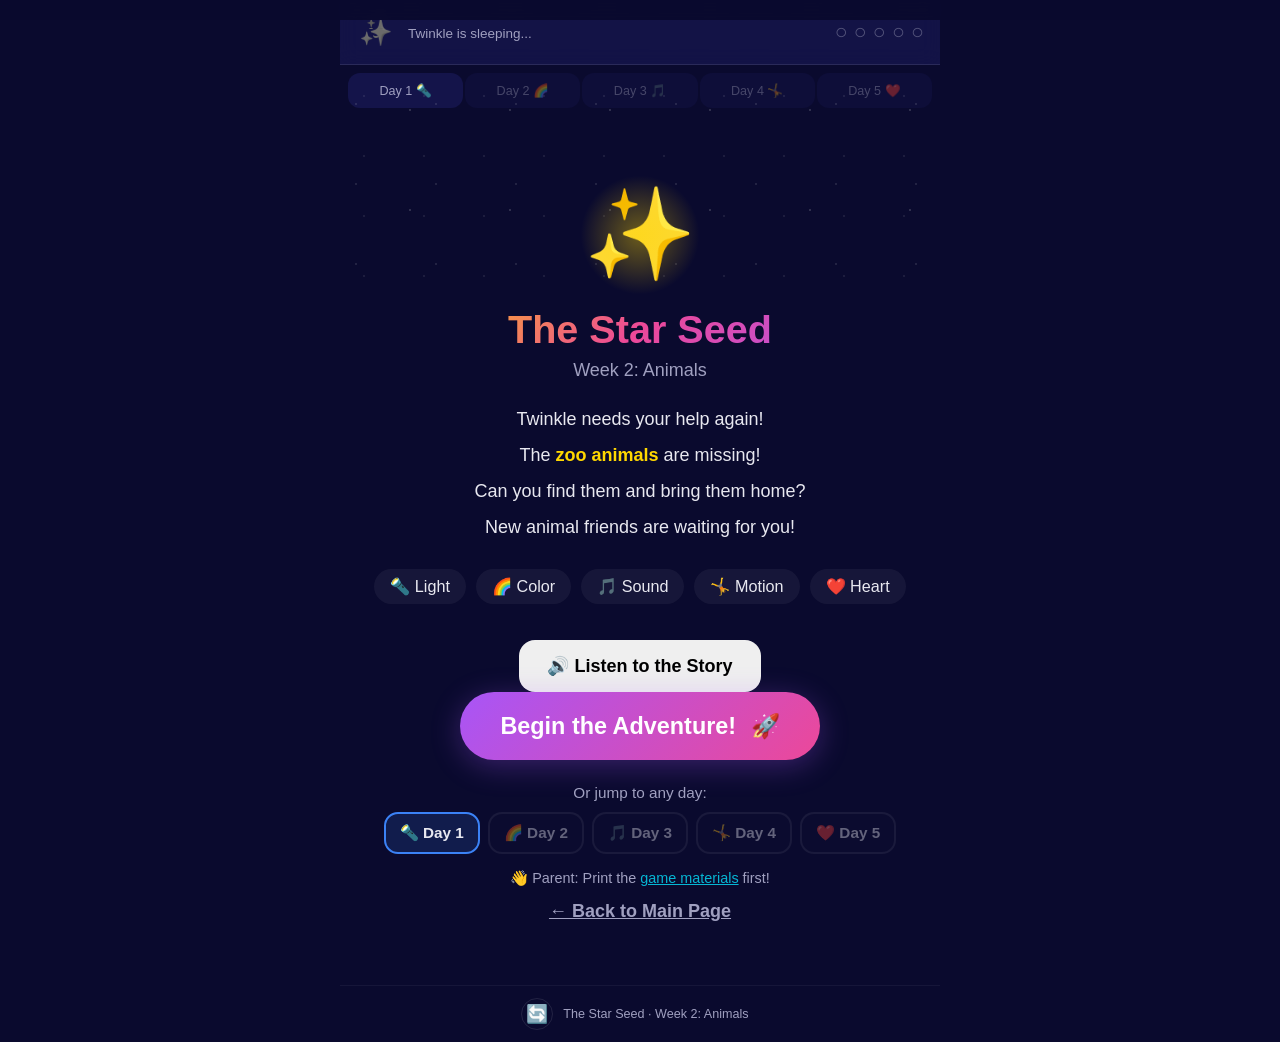
==== week2.html @ 29ce0c3b "feat: standalone Week 2 webpage Add week2.html that loads ep02-animals.json directly without episode" ====
<!DOCTYPE html>
<html lang="en">
<head>
  <meta charset="UTF-8">
  <meta name="viewport" content="width=device-width, initial-scale=1.0, viewport-fit=cover">
  <meta name="mobile-web-app-capable" content="yes">
  <meta name="apple-mobile-web-app-capable" content="yes">
  <meta name="apple-mobile-web-app-status-bar-style" content="black-translucent">
  <title>The Star Seed — Week 2: Animals</title>
  <link rel="stylesheet" href="css/style.css?v=20260625">
</head>
<body>
  <!-- ===== App Shell ===== -->
  <div id="app">
    <!-- Audio debug bar for mobile users -->
    <div id="audio-debug" class="audio-debug-bar"></div>
    <!-- Status Bar -->
    <header id="status-bar">
      <div class="status-twinkle" id="twinkle-character">
        <div class="twinkle-core">✨</div>
        <div class="twinkle-face">
          <span class="eye left"></span>
          <span class="eye right"></span>
          <span class="mouth"></span>
        </div>
        <div class="twinkle-glow"></div>
      </div>
      <div class="status-info">
        <span class="twinkle-status-text" id="twinkle-status">Twinkle is sleeping...</span>
      </div>
      <div class="status-powers" id="power-dots">
        <span class="power-dot" id="power-dot-1">○</span>
        <span class="power-dot" id="power-dot-2">○</span>
        <span class="power-dot" id="power-dot-3">○</span>
        <span class="power-dot" id="power-dot-4">○</span>
        <span class="power-dot" id="power-dot-5">○</span>
      </div>
    </header>

    <!-- Day Navigation Tabs -->
    <nav id="day-nav">
      <button class="day-tab" id="day-tab-1">Day 1 🔦</button>
      <button class="day-tab" id="day-tab-2">Day 2 🌈</button>
      <button class="day-tab" id="day-tab-3">Day 3 🎵</button>
      <button class="day-tab" id="day-tab-4">Day 4 🤸</button>
      <button class="day-tab" id="day-tab-5">Day 5 ❤️</button>
    </nav>

    <!-- Main Content -->
    <main id="scenes">
      <!-- Intro Scene -->
      <section id="intro" class="scene">
        <div class="intro-container">
          <div class="intro-stars"></div>
          <div class="intro-twinkle-big">
            <div class="big-twinkle">✨</div>
            <div class="big-twinkle-glow"></div>
          </div>
          <h1 class="intro-title">The Star Seed</h1>
          <p class="intro-subtitle">Week 2: Animals</p>
          <div class="intro-story">
            <p>Twinkle needs your help again!</p>
            <p>The <strong>zoo animals</strong> are missing!</p>
            <p>Can you find them and bring them home?</p>
            <p>New animal friends are waiting for you!</p>
          </div>
          <div class="intro-powers-preview">
            <span>🔦 Light</span>
            <span>🌈 Color</span>
            <span>🎵 Sound</span>
            <span>🤸 Motion</span>
            <span>❤️ Heart</span>
          </div>

          <button class="btn btn-listen" id="btn-listen-story" style="margin-top:12px">
            <span>🔊 Listen to the Story</span>
          </button>

          <!-- Continue area (shown when progress exists) -->
          <div class="intro-continue" id="intro-continue" style="display:none">
            <p class="intro-continue-label">You have saved progress!</p>
            <button class="btn btn-continue" id="btn-continue">
              <span>Continue → <span id="continue-day">Day 1</span></span>
              <span class="btn-continue-icon">💾</span>
            </button>
          </div>

          <button class="btn btn-start" id="btn-start">
            <span class="btn-start-text">Begin the Adventure!</span>
            <span class="btn-start-rocket">🚀</span>
          </button>

          <!-- Day selector (for free navigation) -->
          <div class="intro-day-select" id="intro-day-select">
            <p class="intro-day-select-label">Or jump to any day:</p>
            <div class="intro-day-grid" id="intro-day-grid">
              <button class="intro-day-btn" data-day="1">🔦 Day 1</button>
              <button class="intro-day-btn locked" data-day="2" disabled>🌈 Day 2</button>
              <button class="intro-day-btn locked" data-day="3" disabled>🎵 Day 3</button>
              <button class="intro-day-btn locked" data-day="4" disabled>🤸 Day 4</button>
              <button class="intro-day-btn locked" data-day="5" disabled>❤️ Day 5</button>
            </div>
          </div>

          <p class="intro-parent-note">👋 Parent: Print the <a href="printable/ep02-printable.html" target="_blank">game materials</a> first!</p>

          <p class="intro-back-link">
            <a href="index.html" class="btn btn-ghost">← Back to Main Page</a>
          </p>

          <p class="intro-reset-note" id="intro-reset-note" style="display:none">
            <a href="#" id="intro-reset-link">🔄 Reset all progress</a>
          </p>
        </div>
      </section>

      <!-- Day 1: Light Power -->
      <section id="day1" class="scene" style="display:none"></section>

      <!-- Day 2: Color Power -->
      <section id="day2" class="scene" style="display:none"></section>

      <!-- Day 3: Sound Power -->
      <section id="day3" class="scene" style="display:none"></section>

      <!-- Day 4: Motion Power -->
      <section id="day4" class="scene" style="display:none"></section>

      <!-- Day 5: Heart Power -->
      <section id="day5" class="scene" style="display:none"></section>

      <!-- Complete / Certificate Scene -->
      <section id="complete" class="scene" style="display:none"></section>
    </main>

    <!-- Day Complete Overlay -->
    <div id="day-complete-overlay" class="overlay" style="display:none" role="dialog" aria-modal="true" aria-labelledby="complete-title">
      <div class="overlay-card animate-pop">
        <div class="overlay-stars">⭐ ✨ ⭐</div>
        <h2 class="overlay-power" id="complete-power"></h2>
        <h3 id="complete-title"></h3>
        <p id="complete-text"></p>
        <div class="overlay-buttons">
          <button class="btn btn-primary" id="btn-next-day">Next Day →</button>
          <button class="btn btn-ghost" id="btn-go-home">Stay on this page</button>
        </div>
        <div class="parent-unlock" id="parent-unlock" style="display:none">
          <p class="parent-unlock-msg">Today's mission is complete! Please come back tomorrow. 🌙</p>
          <div class="parent-unlock-row">
            <input type="password" class="parent-code-input" id="parent-code-input" placeholder="Parent code" maxlength="4">
            <button class="btn btn-tiny" id="btn-unlock-day">Unlock</button>
          </div>
          <p class="parent-unlock-hint" id="parent-unlock-hint" style="display:none">Wrong code. Try again!</p>
        </div>
      </div>
    </div>

    <!-- Footer -->
    <footer id="app-footer">
      <button class="btn-restart" id="btn-restart" title="Hold 3 seconds to reset">🔄</button>
      <span class="footer-text">The Star Seed · Week 2: Animals</span>
      <span class="footer-episode" id="footer-episode"></span>
    </footer>
  </div>

  <!-- Error State -->
  <div id="app-error" style="display:none"></div>

  <!-- ===== Scripts ===== -->
  <script src="js/storage.js?v=20260625"></script>
  <script src="js/audio.js?v=20260625"></script>
  <script src="js/voice-input.js?v=20260625"></script>
  <script src="js/utils.js?v=20260625"></script>
  <script src="js/twinkle.js?v=20260625"></script>
  <script src="js/engine-light.js?v=20260625"></script>
  <script src="js/engine-color.js?v=20260625"></script>
  <script src="js/engine-sound.js?v=20260625"></script>
  <script src="js/engine-motion.js?v=20260625"></script>
  <script src="js/engine-heart.js?v=20260625"></script>
  <script>
    window.STAR_SEED_STANDALONE = {
      episodeId: 'ep02',
      dataUrl: 'data/episodes/ep02-animals.json'
    };
  </script>
  <script src="js/app.js?v=20260627"></script>
</body>
</html>
---- css/style.css ----
/* ================================================================
   Star Seed — Complete Stylesheet
   Mobile-first, no external dependencies, all CSS art + animations
   ================================================================ */

/* --- CSS Reset & Variables --- */
*, *::before, *::after {
  box-sizing: border-box;
  margin: 0;
  padding: 0;
}

/* Mobile audio debug bar — shows selected voice name */
.audio-debug-bar {
  position: fixed;
  top: 0; left: 0; right: 0;
  z-index: 10000;
  background: rgba(10, 10, 46, 0.95);
  color: #ffd700;
  font-size: 11px;
  text-align: center;
  padding: 4px 12px;
  line-height: 1.4;
  min-height: 20px;
  pointer-events: none;
  backdrop-filter: blur(4px);
  white-space: normal;
  word-break: keep-all;
}

:root {
  --bg: #0a0a2e;
  --bg-card: #14144a;
  --bg-light: #1e1e5e;
  --text: #e8e8f0;
  --text-muted: #a0a0c0;
  --gold: #ffd700;
  --gold-dark: #b8960f;
  --red: #ef4444;
  --blue: #3b82f6;
  --yellow: #facc15;
  --green: #22c55e;
  --orange: #f97316;
  --purple: #a855f7;
  --pink: #ec4899;
  --cyan: #06b6d4;
  --white: #ffffff;
  --radius: 16px;
  --radius-lg: 24px;
  --font: -apple-system, BlinkMacSystemFont, 'Segoe UI', Roboto, sans-serif;
  --shadow: 0 4px 20px rgba(0,0,0,0.3);
  --shadow-glow: 0 0 30px rgba(255,215,0,0.3);
}

html {
  font-size: 16px;
  -webkit-text-size-adjust: 100%;
}

body {
  font-family: var(--font);
  background: var(--bg);
  color: var(--text);
  min-height: 100vh;
  min-height: 100dvh;
  overflow-x: hidden;
  -webkit-tap-highlight-color: transparent;
  user-select: none;
  -webkit-user-select: none;
}

/* --- App Shell --- */
#app {
  min-height: 100vh;
  min-height: 100dvh;
  display: flex;
  flex-direction: column;
  max-width: 600px;
  margin: 0 auto;
  position: relative;
}

/* --- Status Bar --- */
#status-bar {
  display: flex;
  align-items: center;
  gap: 12px;
  padding: 12px 16px;
  background: rgba(20,20,74,0.9);
  backdrop-filter: blur(10px);
  border-bottom: 1px solid rgba(255,255,255,0.1);
  position: sticky;
  top: 0;
  z-index: 100;
}

.status-powers {
  display: flex;
  gap: 6px;
  margin-left: auto;
}

.power-dot {
  font-size: 1.2rem;
  transition: transform 0.3s, opacity 0.3s;
  opacity: 0.3;
}

.power-dot.active {
  opacity: 1;
  transform: scale(1.2);
  animation: powerPulse 2s infinite;
}

.status-info {
  flex: 1;
  min-width: 0;
}

.twinkle-status-text {
  font-size: 0.75rem;
  color: var(--text-muted);
  white-space: nowrap;
  overflow: hidden;
  text-overflow: ellipsis;
}

/* --- Twinkle Character (in status bar) --- */
#twinkle-character {
  width: 40px;
  height: 40px;
  position: relative;
  flex-shrink: 0;
}

.twinkle-core {
  font-size: 1.5rem;
  position: absolute;
  top: 50%;
  left: 50%;
  transform: translate(-50%, -50%);
  transition: filter 0.5s, transform 0.5s, opacity 0.5s;
}

.twinkle-face {
  position: absolute;
  top: 50%;
  left: 50%;
  transform: translate(-50%, -50%);
  width: 20px;
  height: 14px;
}

.eye {
  display: block;
  width: 4px;
  height: 4px;
  background: #333;
  border-radius: 50%;
  position: absolute;
  top: 3px;
  transition: height 0.3s, background-color 0.3s, transform 0.3s;
}

.eye.left { left: 3px; }
.eye.right { right: 3px; }

.mouth {
  display: block;
  width: 8px;
  height: 3px;
  border-bottom: 2px solid #333;
  border-radius: 0 0 4px 4px;
  position: absolute;
  bottom: 1px;
  left: 50%;
  transform: translateX(-50%);
  transition: border-color 0.3s, width 0.3s, transform 0.3s;
}

/* Twinkle States */
.twinkle-dim .twinkle-core { filter: grayscale(1) brightness(0.5); }
.twinkle-dim .eye { height: 1px; background: #666; }
.twinkle-dim .mouth { border-color: #666; width: 6px; }

.twinkle-light .twinkle-core {
  filter: brightness(1.3) drop-shadow(0 0 8px var(--gold));
  animation: twinkleGlow 2s infinite alternate;
}

.twinkle-color .twinkle-core {
  background: conic-gradient(red, yellow, lime, cyan, blue, magenta, red);
  -webkit-background-clip: text;
  background-clip: text;
  -webkit-text-fill-color: transparent;
  animation: rainbowSpin 4s linear infinite;
}

.twinkle-sound .twinkle-core { animation: bounce 0.5s infinite alternate; }
.twinkle-sound::after {
  content: '♪';
  position: absolute;
  top: -8px;
  right: -6px;
  font-size: 0.8rem;
  animation: noteFloat 1s infinite;
}

.twinkle-motion .twinkle-core { animation: bounce 0.4s infinite alternate; }

.twinkle-full .twinkle-core {
  color: var(--gold);
  filter: drop-shadow(0 0 12px var(--gold)) drop-shadow(0 0 24px var(--orange));
  animation: starPulse 1.5s infinite;
}
.twinkle-full::before {
  content: '✦';
  position: absolute;
  top: -10px;
  left: -8px;
  font-size: 0.6rem;
  animation: sparkle1 2s infinite;
}
.twinkle-full::after {
  content: '✧';
  position: absolute;
  bottom: -8px;
  right: -6px;
  font-size: 0.5rem;
  animation: sparkle2 1.5s infinite 0.5s;
}

.twinkle-celebrate { animation: celebrate 1.5s ease-out; }

.twinkle-glow {
  position: absolute;
  inset: -8px;
  border-radius: 50%;
  background: radial-gradient(circle, rgba(255,215,0,0.3), transparent 70%);
  opacity: 0;
  transition: opacity 0.5s;
}
.twinkle-light .twinkle-glow,
.twinkle-full .twinkle-glow { opacity: 1; }

/* --- Day Navigation --- */
#day-nav {
  display: flex;
  gap: 2px;
  padding: 8px;
  overflow-x: auto;
  -webkit-overflow-scrolling: touch;
  scrollbar-width: none;
}
#day-nav::-webkit-scrollbar { display: none; }

.day-tab {
  flex: 1;
  min-width: 60px;
  padding: 8px 6px;
  font-size: 0.7rem;
  font-family: var(--font);
  background: var(--bg-card);
  color: var(--text-muted);
  border: 2px solid transparent;
  border-radius: 12px;
  cursor: pointer;
  transition: border-color 0.3s, color 0.3s, background-color 0.3s, opacity 0.3s;
  white-space: nowrap;
}

.day-tab.active {
  border-color: var(--gold);
  color: var(--gold);
  background: rgba(255,215,0,0.1);
}

.day-tab.completed {
  border-color: var(--green);
  color: var(--green);
  background: rgba(34,197,94,0.1);
}

.day-tab.locked {
  opacity: 0.4;
  cursor: not-allowed;
}

.day-tab.shake { animation: shake 0.5s; }

/* --- Scenes --- */
#scenes {
  flex: 1;
  padding: 16px;
}

.scene {
  display: flex;
  flex-direction: column;
  min-height: 60vh;
}

/* --- Day Header --- */
.day-header {
  text-align: center;
  margin-bottom: 16px;
}

.day-badge {
  display: inline-block;
  padding: 4px 14px;
  background: rgba(255,215,0,0.15);
  color: var(--gold);
  border-radius: 20px;
  font-size: 0.8rem;
  font-weight: 600;
}

.day-header h2 {
  font-size: 1.6rem;
  margin: 8px 0 4px;
}

.day-subtitle {
  color: var(--text-muted);
  font-size: 0.9rem;
}

/* --- Speech Bubble --- */
.twinkle-speech {
  margin-bottom: 20px;
}

.speech-bubble {
  background: var(--bg-light);
  border-radius: var(--radius-lg);
  padding: 16px;
  font-size: 1rem;
  line-height: 1.5;
  position: relative;
  border: 1px solid rgba(255,255,255,0.1);
}

.speech-bubble::before {
  content: '';
  position: absolute;
  top: -8px;
  left: 24px;
  width: 16px;
  height: 16px;
  background: var(--bg-light);
  border: 1px solid rgba(255,255,255,0.1);
  border-right: none;
  border-bottom: none;
  transform: rotate(45deg);
}

.speech-bubble.happy {
  background: rgba(34,197,94,0.15);
  border-color: rgba(34,197,94,0.3);
}

/* --- Buttons --- */
.btn {
  display: inline-block;
  padding: 14px 28px;
  font-size: 1rem;
  font-family: var(--font);
  font-weight: 600;
  border: none;
  border-radius: var(--radius);
  cursor: pointer;
  transition: transform 0.2s, box-shadow 0.2s, background-color 0.2s, opacity 0.2s, border-color 0.2s;
  min-height: 48px;
  text-align: center;
  -webkit-tap-highlight-color: transparent;
  touch-action: manipulation;
}

.btn:active { transform: scale(0.96); }

.btn-primary {
  background: linear-gradient(135deg, var(--gold), var(--orange));
  color: #1a1a2e;
  box-shadow: 0 4px 15px rgba(255,165,0,0.3);
}

.btn-secondary {
  background: var(--bg-light);
  color: var(--text);
  border: 2px solid rgba(255,255,255,0.15);
}

.btn-ghost {
  background: transparent;
  color: var(--text-muted);
  text-decoration: underline;
}

.btn-large {
  padding: 18px 36px;
  font-size: 1.2rem;
}

.btn-find {
  background: linear-gradient(135deg, var(--green), var(--cyan));
  color: #fff;
  font-size: 1.2rem;
  padding: 20px 40px;
  box-shadow: 0 4px 20px rgba(34,197,94,0.3);
  animation: findPulse 2s infinite;
}

.btn-heart {
  background: linear-gradient(135deg, var(--pink), var(--red));
  color: #fff;
  font-size: 1.1rem;
  padding: 18px 32px;
  box-shadow: 0 4px 20px rgba(239,68,68,0.3);
}

.btn-small {
  padding: 8px 16px;
  font-size: 0.8rem;
  background: var(--bg-light);
  color: var(--text);
  border: 1px solid rgba(255,255,255,0.2);
  border-radius: 8px;
  cursor: pointer;
}

.btn-link {
  background: none;
  border: none;
  color: var(--text-muted);
  text-decoration: underline;
  cursor: pointer;
  font-size: 0.85rem;
  padding: 4px;
}

.btn-start {
  background: linear-gradient(135deg, var(--purple), var(--pink));
  color: #fff;
  font-size: 1.3rem;
  padding: 20px 40px;
  border-radius: 50px;
  box-shadow: 0 6px 30px rgba(168,85,247,0.3);
  animation: startPulse 3s infinite;
}

.btn-start-text { margin-right: 8px; }
.btn-start-rocket { display: inline-block; animation: rocketWiggle 1s infinite; }

.btn-color-option {
  padding: 14px 20px;
  background: var(--bg-light);
  color: var(--text);
  border: 2px solid rgba(255,255,255,0.1);
  border-radius: var(--radius);
  font-size: 1rem;
  cursor: pointer;
  display: flex;
  align-items: center;
  gap: 10px;
  width: 100%;
  text-align: left;
}
.btn-color-option:active { border-color: var(--gold); }

.btn-done {
  background: linear-gradient(135deg, var(--green), var(--cyan));
  color: #fff;
  font-size: 1.2rem;
  padding: 18px 36px;
  box-shadow: 0 4px 20px rgba(34,197,94,0.3);
}

.color-dot {
  display: inline-block;
  width: 24px;
  height: 24px;
  border-radius: 50%;
  border: 2px solid rgba(255,255,255,0.3);
  flex-shrink: 0;
}

/* --- Intro Scene --- */
.intro-container {
  text-align: center;
  padding: 30px 8px;
}

.intro-stars {
  position: absolute;
  top: 0; left: 0; right: 0;
  height: 300px;
  background: radial-gradient(circle at 20% 30%, rgba(255,255,255,0.1) 1px, transparent 1px),
              radial-gradient(circle at 70% 10%, rgba(255,255,255,0.15) 1px, transparent 1px),
              radial-gradient(circle at 40% 60%, rgba(255,255,255,0.08) 1px, transparent 1px);
  background-size: 80px 80px, 100px 100px, 60px 60px;
  pointer-events: none;
}

.intro-twinkle-big {
  position: relative;
  margin: 20px 0;
}

.big-twinkle {
  font-size: 5rem;
  animation: float 3s ease-in-out infinite;
  display: inline-block;
}

.big-twinkle-glow {
  position: absolute;
  top: 50%; left: 50%;
  transform: translate(-50%, -50%);
  width: 120px; height: 120px;
  background: radial-gradient(circle, rgba(255,215,0,0.4), transparent 70%);
  border-radius: 50%;
  animation: glowPulse 2s infinite alternate;
}

.intro-title {
  font-size: 2.2rem;
  margin: 8px 0;
  background: linear-gradient(135deg, var(--gold), var(--pink), var(--purple));
  -webkit-background-clip: text;
  background-clip: text;
  -webkit-text-fill-color: transparent;
}

.intro-subtitle {
  color: var(--text-muted);
  font-size: 1rem;
  margin-bottom: 20px;
}

.intro-story {
  margin: 20px 0;
  font-size: 1rem;
  line-height: 2;
}

.intro-story strong {
  color: var(--gold);
}

.intro-powers-preview {
  display: flex;
  flex-wrap: wrap;
  justify-content: center;
  gap: 10px;
  margin: 24px 0;
}

.intro-powers-preview span {
  padding: 8px 16px;
  background: rgba(255,255,255,0.05);
  border-radius: 20px;
  font-size: 0.9rem;
}

/* --- Episode Selector --- */
.episode-selector {
  display: flex;
  justify-content: center;
  gap: 12px;
  margin: 20px 0 8px;
}

.episode-btn {
  display: flex;
  align-items: center;
  gap: 6px;
  padding: 10px 18px;
  font-size: 0.9rem;
  font-weight: 600;
  color: var(--text-muted);
  background: rgba(255,255,255,0.05);
  border: 2px solid rgba(255,255,255,0.1);
  border-radius: 25px;
  cursor: pointer;
  transition: border-color 0.25s, color 0.25s, background-color 0.25s, transform 0.25s, box-shadow 0.25s, opacity 0.25s;
  position: relative;
}

.episode-btn.active {
  color: var(--gold);
  border-color: var(--gold);
  background: rgba(255,215,0,0.1);
  box-shadow: 0 0 12px rgba(255,215,0,0.2);
}

.episode-btn.locked {
  opacity: 0.45;
  cursor: not-allowed;
  filter: grayscale(0.6);
}

.episode-btn:not(.locked):not(.active):hover {
  border-color: rgba(255,255,255,0.3);
  color: #fff;
}

.episode-btn:not(.locked):active {
  transform: scale(0.95);
}

.episode-btn-emoji {
  font-size: 1.3rem;
}

.episode-btn-label {
  white-space: nowrap;
}

.episode-btn-check {
  position: absolute;
  top: -5px;
  right: -3px;
  font-size: 0.55rem;
  color: var(--gold);
}

.intro-parent-note {
  margin-top: 16px;
  font-size: 0.8rem;
  color: var(--text-muted);
}

.intro-parent-note a {
  color: var(--cyan);
}

/* --- Intro: Continue Button --- */
.intro-continue {
  margin: 16px 0;
  animation: popIn 0.5s ease;
}

.intro-continue-label {
  font-size: 0.9rem;
  color: var(--gold);
  margin-bottom: 8px;
}

.btn-continue {
  display: inline-flex;
  align-items: center;
  gap: 8px;
  padding: 14px 32px;
  font-size: 1.1rem;
  font-weight: 700;
  color: #1a1a2e;
  background: linear-gradient(135deg, var(--gold), #ffed4a);
  border: none;
  border-radius: 30px;
  cursor: pointer;
  box-shadow: 0 4px 15px rgba(255,215,0,0.4);
  transition: transform 0.2s, box-shadow 0.2s;
}

.btn-continue:active {
  transform: scale(0.95);
  box-shadow: 0 2px 8px rgba(255,215,0,0.3);
}

.btn-continue-icon {
  font-size: 1.3rem;
}

/* --- Intro: Day Selector Grid --- */
.intro-day-select {
  margin: 24px 0 12px;
  text-align: center;
}

.intro-day-select-label {
  font-size: 0.85rem;
  color: var(--text-muted);
  margin-bottom: 10px;
}

.intro-day-grid {
  display: flex;
  flex-wrap: wrap;
  justify-content: center;
  gap: 8px;
}

.intro-day-btn {
  padding: 10px 14px;
  font-size: 0.85rem;
  font-weight: 600;
  border: 2px solid rgba(255,255,255,0.15);
  border-radius: 14px;
  background: rgba(255,255,255,0.05);
  color: var(--text);
  cursor: pointer;
  transition: border-color 0.2s, background-color 0.2s, transform 0.2s, opacity 0.2s;
  min-width: 90px;
}

.intro-day-btn.unlocked {
  border-color: var(--blue);
  background: rgba(59,130,246,0.15);
}

.intro-day-btn.unlocked:hover {
  background: rgba(59,130,246,0.25);
}

.intro-day-btn.completed {
  border-color: var(--green);
  background: rgba(34,197,94,0.2);
}

.intro-day-btn.completed::after {
  content: ' ✓';
  color: var(--green);
}

.intro-day-btn.locked {
  opacity: 0.4;
  cursor: not-allowed;
  background: rgba(255,255,255,0.02);
}

.intro-day-btn:active:not(.locked) {
  transform: scale(0.95);
}

/* --- Intro: Reset Link --- */
.intro-reset-note {
  margin-top: 8px;
  font-size: 0.75rem;
}

.intro-reset-note a {
  color: var(--text-muted);
  text-decoration: none;
  opacity: 0.6;
  transition: opacity 0.2s;
}

.intro-reset-note a:hover {
  opacity: 1;
  color: var(--red);
}

/* ===== DAY 1: Light Power ===== */

.silhouette-display {
  display: flex;
  flex-direction: column;
  align-items: center;
  gap: 16px;
  margin: 20px 0;
}

.silhouette-card {
  text-align: center;
  padding: 24px;
  background: var(--bg-card);
  border-radius: var(--radius-lg);
  border: 2px dashed rgba(255,255,255,0.15);
  width: 100%;
  max-width: 300px;
}

.silhouette-icon {
  font-size: 5rem;
  margin-bottom: 12px;
  animation: silhouettePulse 2s infinite;
  filter: brightness(0.3);
}

.silhouette-label {
  color: var(--text-muted);
  font-size: 0.85rem;
  margin-bottom: 8px;
}

.silhouette-hint {
  font-size: 0.95rem;
  line-height: 1.5;
  color: var(--text);
}

/* Code Entry */
.code-entry {
  text-align: center;
  margin: 20px 0;
  padding: 20px;
  background: var(--bg-card);
  border-radius: var(--radius-lg);
}

.code-prompt {
  margin-bottom: 16px;
  font-size: 1rem;
}

.code-inputs {
  display: flex;
  gap: 12px;
  justify-content: center;
  margin-bottom: 16px;
}

.code-inputs input {
  width: 56px;
  height: 64px;
  font-size: 1.8rem;
  text-align: center;
  font-family: var(--font);
  font-weight: 700;
  background: var(--bg);
  color: var(--gold);
  border: 2px solid rgba(255,215,0,0.3);
  border-radius: 12px;
  -moz-appearance: textfield;
}
.code-inputs input::-webkit-outer-spin-button,
.code-inputs input::-webkit-inner-spin-button { -webkit-appearance: none; }
.code-inputs input:focus {
  outline: none;
  border-color: var(--gold);
  box-shadow: 0 0 12px rgba(255,215,0,0.2);
}

.code-error {
  color: var(--red);
  font-size: 0.9rem;
  margin-top: 8px;
}

.code-hint {
  margin-top: 12px;
  font-size: 0.8rem;
  color: var(--text-muted);
}

/* Found Card Display */
.card-found-display {
  flex-direction: column;
  align-items: center;
  margin: 20px 0;
}

.found-card {
  position: relative;
  width: 160px;
  height: 180px;
  background: var(--bg-card);
  border-radius: var(--radius-lg);
  display: flex;
  flex-direction: column;
  align-items: center;
  justify-content: center;
  border: 3px solid var(--gold);
  box-shadow: var(--shadow-glow);
}

.found-icon { font-size: 4rem; }
.found-word {
  font-size: 1.4rem;
  font-weight: 700;
  color: var(--gold);
  margin-top: 4px;
}

.found-letter {
  font-size: 3rem;
  font-weight: 900;
  color: var(--gold);
  position: absolute;
  bottom: -20px;
  right: -10px;
  background: var(--bg);
  width: 50px;
  height: 50px;
  border-radius: 50%;
  display: flex;
  align-items: center;
  justify-content: center;
  border: 3px solid var(--gold);
  box-shadow: var(--shadow-glow);
}

.found-glow {
  position: absolute;
  inset: -10px;
  border-radius: var(--radius-lg);
  opacity: 0;
  transition: opacity 0.8s;
}
.card-found-display .found-glow {
  opacity: 1;
  background: radial-gradient(circle, rgba(255,215,0,0.2) 0%, transparent 70%);
}

.found-text {
  margin-top: 24px;
  font-size: 1rem;
  text-align: center;
  color: var(--text);
}

/* Letter Display */
.letter-display {
  text-align: center;
  margin: 16px 0;
  padding: 16px;
  background: var(--bg-card);
  border-radius: var(--radius);
}

.letter-display h3 {
  font-size: 0.9rem;
  color: var(--text-muted);
  margin-bottom: 8px;
}

.letter-tiles {
  display: flex;
  gap: 8px;
  justify-content: center;
  flex-wrap: wrap;
}

.letter-tile {
  display: inline-flex;
  align-items: center;
  justify-content: center;
  width: 44px;
  height: 44px;
  font-size: 1.4rem;
  font-weight: 800;
  background: var(--bg);
  border-radius: 10px;
  border: 2px solid rgba(255,255,255,0.2);
}

.letter-tile.collected {
  border-color: var(--gold);
  color: var(--gold);
  animation: popIn 0.4s ease-out;
}

/* Spelling Phase */
.spelling-phase {
  text-align: center;
  margin: 20px 0;
  padding: 20px;
  background: var(--bg-card);
  border-radius: var(--radius-lg);
}

.spelling-phase h3 {
  font-size: 1.2rem;
  margin-bottom: 8px;
}

.spelling-hint {
  color: var(--text-muted);
  font-size: 0.85rem;
  margin-bottom: 20px;
}

.spelling-slots {
  display: flex;
  gap: 12px;
  justify-content: center;
  margin-bottom: 20px;
}

.spelling-slot {
  width: 56px;
  height: 64px;
  border: 3px dashed rgba(255,255,255,0.25);
  border-radius: 12px;
  display: flex;
  align-items: center;
  justify-content: center;
  font-size: 1.6rem;
  font-weight: 800;
  cursor: pointer;
  transition: all 0.2s;
  background: var(--bg);
}

.spelling-slot.filled {
  border-style: solid;
  border-color: var(--gold);
  color: var(--gold);
  background: rgba(255,215,0,0.1);
}

.spelling-letters {
  display: flex;
  gap: 12px;
  justify-content: center;
  flex-wrap: wrap;
  margin-bottom: 20px;
}

.spelling-letter {
  width: 48px;
  height: 48px;
  background: linear-gradient(135deg, var(--bg-light), var(--bg-card));
  border-radius: 12px;
  display: flex;
  align-items: center;
  justify-content: center;
  font-size: 1.4rem;
  font-weight: 800;
  cursor: pointer;
  transition: all 0.2s;
  border: 2px solid rgba(255,255,255,0.15);
  box-shadow: var(--shadow);
}

.spelling-letter:active { transform: scale(0.9); }
.spelling-letter.placed {
  opacity: 0.25;
  pointer-events: none;
  border-color: transparent;
}

.spelling-feedback {
  margin-top: 12px;
  font-size: 1.1rem;
  font-weight: 600;
}

.spelling-feedback.success { color: var(--green); }
.spelling-feedback.error { color: var(--orange); }

/* Next Card Area */
.next-card-area {
  text-align: center;
  margin: 20px 0;
}

/* ===== DAY 2: Color Power ===== */

/* ===== Day 2: Drag-to-Mix ===== */

.color-drag-stage {
  text-align: center;
  margin: 16px 0;
  position: relative;
}

.drag-hint {
  color: var(--text-muted);
  font-size: 0.9rem;
  margin-bottom: 12px;
}

.drag-playground {
  display: flex;
  align-items: center;
  justify-content: center;
  gap: 24px;
  margin-bottom: 12px;
  min-height: 120px;
  position: relative;
}

.color-draggable {
  width: 80px;
  height: 80px;
  border-radius: 50%;
  display: flex;
  align-items: center;
  justify-content: center;
  font-weight: 700;
  font-size: 0.85rem;
  color: #fff;
  text-shadow: 0 0 4px rgba(0,0,0,0.5);
  box-shadow: 0 4px 16px rgba(0,0,0,0.35);
  border: 3px solid rgba(0,0,0,0.2);
  cursor: grab;
  touch-action: none;
  user-select: none;
  /* NOTE: no transform transition — causes drag lag on mobile */
  transition: box-shadow 0.15s ease, scale 0.5s, opacity 0.5s;
  will-change: transform;
  z-index: 10;
  position: relative;
}

.color-draggable:active { cursor: grabbing; }

.color-draggable.dragging {
  scale: 1.15;
  box-shadow: 0 0 24px rgba(255,215,0,0.6), 0 8px 20px rgba(0,0,0,0.4);
  z-index: 20;
  transition: none;
}

.color-draggable.mixed {
  scale: 0;
  opacity: 0;
  transition: scale 0.4s ease-in, opacity 0.4s ease-in;
}

.drag-plus {
  font-size: 1.5rem;
  font-weight: 700;
  color: var(--text-muted);
}

.drag-equals {
  font-size: 1.5rem;
  font-weight: 700;
  color: var(--text-muted);
  margin: 8px 0;
}

.color-mix-target {
  width: 80px;
  height: 80px;
  border-radius: 50%;
  border: 3px dashed rgba(255,255,255,0.3);
  display: flex;
  align-items: center;
  justify-content: center;
  font-size: 1.8rem;
  font-weight: 700;
  color: #666;
  margin: 0 auto;
  transition: all 0.5s ease;
  background: transparent;
}

.color-mix-target.revealed {
  scale: 1.3;
  border-style: solid;
  border-color: transparent;
  color: #fff;
  box-shadow: 0 0 30px rgba(255,255,255,0.4);
  animation: popIn 0.5s ease;
}

.drag-celebration {
  flex-direction: column;
  align-items: center;
  gap: 8px;
  margin-top: 16px;
}

.drag-sparkles { font-size: 2rem; }

.drag-result-text {
  font-size: 1.2rem;
  font-weight: 700;
  color: var(--gold);
}

/* ===== Day 2: Find Object Phase ===== */

.find-object-phase {
  flex-direction: column;
  align-items: center;
  gap: 16px;
  margin: 20px 0;
}

.btn-find-wrap {
  margin-top: 8px;
}

.target-color-display {
  text-align: center;
}

.target-color-circle {
  width: 100px;
  height: 100px;
  border-radius: 50%;
  margin: 0 auto;
  display: flex;
  align-items: center;
  justify-content: center;
  box-shadow: 0 0 30px rgba(255,255,255,0.2);
}

.target-color-emoji {
  font-size: 2.5rem;
}

.target-color-name {
  margin-top: 8px;
  font-weight: 700;
  font-size: 1.2rem;
}

.find-prompt {
  font-size: 1.1rem;
  text-align: center;
}

/* ===== Day 2: Voice Input Phase ===== */

.voice-input-phase {
  flex-direction: column;
  align-items: center;
  gap: 14px;
  margin: 20px 0;
  padding: 20px;
  background: var(--bg-card);
  border-radius: var(--radius-lg);
  text-align: center;
}

.voice-prompt {
  font-size: 1.1rem;
  font-weight: 700;
  color: var(--gold);
}

.voice-hint {
  font-size: 0.95rem;
  color: var(--text-muted);
  line-height: 1.6;
}

.voice-hint small {
  font-size: 0.8rem;
  opacity: 0.7;
}

.voice-mic-area {
  display: flex;
  flex-direction: column;
  align-items: center;
  gap: 8px;
}

.btn-mic {
  display: flex;
  flex-direction: column;
  align-items: center;
  gap: 4px;
  padding: 18px 36px;
  background: linear-gradient(135deg, var(--blue), var(--purple));
  border: none;
  border-radius: 60px;
  color: #fff;
  font-size: 1rem;
  font-weight: 600;
  cursor: pointer;
  transition: all 0.2s;
  box-shadow: 0 4px 16px rgba(59,130,246,0.4);
}

.btn-mic:active {
  transform: scale(0.96);
}

.btn-mic.listening {
  background: #ef4444;
  box-shadow: 0 0 0 0 rgba(239,68,68,0.5);
  animation: micPulse 1.2s infinite;
}

@keyframes micPulse {
  0% { box-shadow: 0 0 0 0 rgba(239,68,68,0.5); }
  100% { box-shadow: 0 0 0 16px rgba(239,68,68,0); }
}

.mic-icon { font-size: 1.8rem; }
.mic-label { font-size: 0.85rem; }

.voice-status {
  min-height: 24px;
  font-size: 0.9rem;
}

.voice-hearing { color: var(--gold); }
.voice-heard { color: var(--green); }
.voice-error { color: #f87171; font-size: 0.85rem; }

.voice-or-divider {
  display: flex;
  align-items: center;
  gap: 10px;
  width: 100%;
  max-width: 280px;
  color: var(--text-muted);
  font-size: 0.8rem;
}

.voice-or-divider::before,
.voice-or-divider::after {
  content: '';
  flex: 1;
  height: 1px;
  background: rgba(255,255,255,0.1);
}

.voice-fallback-container {
  width: 100%;
  max-width: 300px;
}

.voice-fallback {
  display: flex;
  gap: 8px;
  align-items: center;
}

.voice-fallback-input {
  flex: 1;
  padding: 10px 14px;
  background: var(--bg);
  border: 2px solid rgba(255,255,255,0.1);
  border-radius: 12px;
  color: var(--text);
  font-size: 1rem;
  outline: none;
  transition: border-color 0.2s;
}

.voice-fallback-input:focus {
  border-color: var(--gold);
}

.voice-fallback-btn {
  padding: 10px 16px;
  white-space: nowrap;
}

.btn-skip {
  background: none;
  border: none;
  color: var(--text-muted);
  font-size: 0.85rem;
  cursor: pointer;
  padding: 8px 16px;
  opacity: 0.6;
  transition: opacity 0.2s;
}

.btn-skip:hover, .btn-skip:active { opacity: 1; }

/* ===== Day 2: Camera Phase ===== */

.camera-overlay {
  flex-direction: column;
  align-items: center;
  gap: 12px;
  margin: 16px 0;
  width: 100%;
}

.camera-view {
  position: relative;
  width: 100%;
  max-width: 360px;
  aspect-ratio: 4/3;
  border-radius: 20px;
  overflow: hidden;
  background: #000;
  box-shadow: 0 4px 20px rgba(0,0,0,0.5);
}

.camera-view video {
  width: 100%;
  height: 100%;
  object-fit: cover;
}

.camera-filter {
  position: absolute;
  top: 0; left: 0;
  width: 100%;
  height: 100%;
  opacity: 0.18;
  pointer-events: none;
  transition: background-color 0.3s;
}

.camera-frame-hint {
  position: absolute;
  bottom: 12px;
  left: 0; right: 0;
  text-align: center;
  color: #fff;
  font-size: 0.9rem;
  font-weight: 600;
  text-shadow: 0 1px 4px rgba(0,0,0,0.7);
  pointer-events: none;
}

.camera-frame-hint.camera-unavailable {
  position: static;
  color: var(--text-muted);
  text-shadow: none;
  margin: 20px 0;
  line-height: 1.6;
}

.camera-controls {
  display: flex;
  gap: 12px;
  align-items: center;
}

.btn-capture {
  padding: 14px 32px;
  background: #fff;
  border: 4px solid var(--gold);
  border-radius: 60px;
  color: #333;
  font-size: 1.1rem;
  font-weight: 700;
  cursor: pointer;
  box-shadow: 0 4px 16px rgba(0,0,0,0.3);
  transition: transform 0.2s, box-shadow 0.2s, background-color 0.2s;
}

.btn-capture:active { transform: scale(0.95); }

.camera-snap-flash {
  position: absolute;
  top: 0; left: 0;
  width: 100%; height: 100%;
  background: #fff;
  opacity: 0.8;
  pointer-events: none;
  animation: flashFade 0.4s ease-out forwards;
}

@keyframes flashFade {
  0% { opacity: 0.8; }
  100% { opacity: 0; }
}

.camera-success-msg {
  font-size: 1.5rem;
  font-weight: 700;
  color: var(--gold);
  background: rgba(255,215,0,0.1);
  padding: 12px 24px;
  border-radius: 16px;
}

/* ===== Day 2: Confirm Phase ===== */

.confirm-phase {
  flex-direction: column;
  align-items: center;
  gap: 16px;
  margin: 20px 0;
  padding: 20px;
  background: var(--bg-card);
  border-radius: var(--radius-lg);
  text-align: center;
}

.confirm-you-found {
  display: flex;
  flex-direction: column;
  align-items: center;
  gap: 4px;
  margin-bottom: 8px;
}

.confirm-you-found-label {
  font-size: 0.85rem;
  color: var(--text-muted);
}

.confirm-you-found-item {
  font-size: 1.2rem;
  font-weight: 700;
  color: var(--gold);
  background: rgba(255,215,0,0.1);
  padding: 4px 16px;
  border-radius: 20px;
}

.confirm-examples {
  display: flex;
  gap: 16px;
  flex-wrap: wrap;
  justify-content: center;
}

.example-item {
  display: flex;
  flex-direction: column;
  align-items: center;
  gap: 4px;
  padding: 12px;
  background: var(--bg);
  border-radius: 12px;
  min-width: 80px;
}

.example-emoji { font-size: 2rem; }
.example-name { font-size: 0.8rem; text-transform: capitalize; }

.confirm-buttons {
  display: flex;
  gap: 12px;
}

/* Color Success */
.color-success { text-align: center; margin: 20px 0; }
.color-success-card { padding: 20px; }

/* ===== Mini Voice Prompt (Days 1/3/4) ===== */

.mini-voice-prompt {
  display: flex;
  align-items: center;
  gap: 8px;
  margin-top: 12px;
  padding: 10px 14px;
  background: rgba(255,215,0,0.06);
  border-radius: 12px;
  flex-wrap: wrap;
  justify-content: center;
}

.mini-voice-hint {
  font-size: 0.85rem;
  color: var(--text-muted);
  margin: 0;
}

.btn-mini-mic {
  font-size: 0.8rem;
  padding: 6px 14px;
  cursor: pointer;
}

.mini-voice-result {
  font-size: 0.8rem;
  min-width: 80px;
  color: var(--gold);
}

.voice-prompt-inline {
  margin: 12px 0;
  padding: 10px;
  background: rgba(255,215,0,0.04);
  border-radius: 10px;
  text-align: center;
}

.imitation-animals {
  display: flex;
  gap: 8px;
  flex-wrap: wrap;
  justify-content: center;
  margin: 8px 0;
}

.btn-imitate {
  cursor: pointer;
  font-size: 0.85rem;
  padding: 8px 14px;
}

/* ===== DAY 3: Sound Power ===== */

.phase-instruction {
  text-align: center;
  color: var(--text-muted);
  margin-bottom: 16px;
  font-size: 0.9rem;
}

.jars-grid {
  display: flex;
  flex-wrap: wrap;
  gap: 12px;
  justify-content: center;
  margin-bottom: 16px;
}

.sound-jar {
  width: 80px;
  padding: 12px 8px;
  background: var(--bg-card);
  border-radius: var(--radius);
  text-align: center;
  cursor: pointer;
  transition: all 0.2s;
  border: 2px solid rgba(255,255,255,0.1);
}

.sound-jar:active { transform: scale(0.95); }
.sound-jar.playing {
  border-color: var(--gold);
  box-shadow: 0 0 16px rgba(255,215,0,0.3);
}

.jar-icon { font-size: 2rem; }
.jar-label { font-size: 0.7rem; color: var(--text-muted); margin-top: 4px; }
.jar-status { font-size: 1.2rem; margin-top: 4px; }
.jar-status.matched { animation: popIn 0.4s ease-out; }

/* Animal Choices */
.animal-choices {
  flex-direction: column;
  align-items: center;
  gap: 12px;
  margin: 16px 0;
  padding: 16px;
  background: var(--bg-card);
  border-radius: var(--radius);
}

.choices-question {
  font-size: 0.9rem;
  margin-bottom: 8px;
}

.choices-grid {
  display: flex;
  gap: 12px;
  flex-wrap: wrap;
  justify-content: center;
}

.btn-animal-choice {
  display: flex;
  flex-direction: column;
  align-items: center;
  gap: 6px;
  padding: 14px 18px;
  background: var(--bg);
  border: 2px solid rgba(255,255,255,0.15);
  border-radius: 16px;
  cursor: pointer;
  font-size: 0.9rem;
  min-width: 80px;
  transition: all 0.2s;
}

.btn-animal-choice:active {
  border-color: var(--gold);
  background: rgba(255,215,0,0.1);
}

.animal-emoji { font-size: 2rem; }
.animal-name { text-transform: capitalize; }

/* Sequence Phase */
.sequence-jars {
  display: flex;
  gap: 10px;
  justify-content: center;
  flex-wrap: wrap;
  margin: 16px 0;
}

.seq-jar {
  padding: 12px;
  background: var(--bg-card);
  border-radius: 14px;
  text-align: center;
  cursor: pointer;
  transition: all 0.2s;
  border: 2px solid rgba(255,255,255,0.1);
  min-width: 70px;
}

.seq-jar:active { transform: scale(0.95); }
.seq-jar.highlight {
  border-color: var(--gold);
  box-shadow: 0 0 20px rgba(255,215,0,0.4);
  transform: scale(1.08);
}
.seq-jar.selected {
  border-color: var(--cyan);
  background: rgba(6,182,212,0.15);
}

.seq-jar-emoji { font-size: 1.8rem; display: block; }
.seq-jar-name { font-size: 0.7rem; color: var(--text-muted); margin-top: 4px; }

.sequence-status {
  text-align: center;
  min-height: 40px;
  display: flex;
  align-items: center;
  justify-content: center;
  gap: 6px;
  margin: 12px 0;
}

.seq-dot { font-size: 1.4rem; }

.seq-hint {
  color: var(--gold);
  font-size: 0.9rem;
  font-weight: 600;
  animation: glowPulse 1.5s infinite alternate;
}

.sequence-attempts {
  text-align: center;
  color: var(--text-muted);
  font-size: 0.8rem;
  margin-top: 8px;
}

/* ===== DAY 4: Motion Power ===== */

.dance-stage {
  display: flex;
  flex-direction: column;
  align-items: center;
  gap: 20px;
  margin: 16px 0;
  min-height: 250px;
}

.twinkle-dancer {
  font-size: 4rem;
  transition: all 0.5s;
}

.twinkle-body { display: inline-block; }

.twinkle-dancer.twinkle-bounce { animation: bounce 0.6s infinite; }
.twinkle-dancer.twinkle-sway { animation: sway 1s infinite; }
.twinkle-dancer.twinkle-spin { animation: spin 1.5s infinite linear; }
.twinkle-dancer.twinkle-grow { animation: grow 1s infinite alternate; }
.twinkle-dancer.twinkle-watching { animation: float 2s ease-in-out infinite; }

.dance-action-display {
  text-align: center;
  padding: 20px;
  background: var(--bg-card);
  border-radius: var(--radius-lg);
  width: 100%;
  max-width: 300px;
}

.dance-action-display.your-turn {
  border: 3px solid var(--cyan);
  box-shadow: 0 0 30px rgba(6,182,212,0.3);
}

.action-emoji { font-size: 3.5rem; }
.action-text { font-size: 1.3rem; font-weight: 700; margin-top: 8px; }

.dance-counter { width: 100%; max-width: 300px; }

.action-checklist {
  display: flex;
  flex-direction: column;
  gap: 8px;
}

.checklist-item {
  display: flex;
  align-items: center;
  gap: 12px;
  padding: 10px 14px;
  background: var(--bg-card);
  border-radius: 10px;
  font-size: 1rem;
}

.check-emoji { font-size: 1.5rem; }

.dance-controls {
  text-align: center;
  margin: 16px 0;
}

.dance-progress {
  text-align: center;
  margin: 16px 0;
}

.dance-progress p {
  color: var(--text-muted);
  font-size: 0.85rem;
  margin-bottom: 8px;
}

.round-dots {
  display: flex;
  gap: 8px;
  justify-content: center;
}

.round-dot {
  width: 32px;
  height: 32px;
  border-radius: 50%;
  background: var(--bg-card);
  display: flex;
  align-items: center;
  justify-content: center;
  font-size: 0.8rem;
  border: 2px solid rgba(255,255,255,0.15);
}

.round-dot.done {
  background: rgba(34,197,94,0.2);
  border-color: var(--green);
}

.round-dot.active {
  border-color: var(--gold);
  animation: powerPulse 2s infinite;
}

/* ===== DAY 5: Heart Power ===== */

.heart-twinkle-display {
  text-align: center;
  font-size: 4rem;
  margin: 20px 0;
}

.heart-message {
  text-align: center;
  font-size: 1.1rem;
  margin-bottom: 20px;
}

/* Puzzle */
.puzzle-grid {
  display: grid;
  grid-template-columns: repeat(3, 1fr);
  gap: 10px;
  max-width: 340px;
  margin: 16px auto;
  grid-template-areas:
    "a b c"
    "d e f";
}

.puzzle-grid .puzzle-piece:nth-child(1) { grid-area: auto; }
.puzzle-grid .puzzle-piece:nth-child(2) { grid-area: auto; }
.puzzle-grid .puzzle-piece:nth-child(3) { grid-area: auto; }
.puzzle-grid .puzzle-piece:nth-child(4) { grid-area: auto; }
.puzzle-grid .puzzle-piece:nth-child(5) { grid-area: auto; }

.puzzle-piece {
  aspect-ratio: 1;
  border-radius: 14px;
  display: flex;
  align-items: center;
  justify-content: center;
  background: var(--bg-card);
  border: 2px solid rgba(255,255,255,0.1);
  transition: background-color 0.5s, border-color 0.5s, box-shadow 0.5s, transform 0.5s;
}

.puzzle-piece.placed {
  background: var(--piece-color, var(--bg-card));
  border-color: var(--piece-color, rgba(255,255,255,0.3));
  box-shadow: 0 0 16px color-mix(in srgb, var(--piece-color, #fff) 40%, transparent);
}

.puzzle-piece.missing {
  border-style: dashed;
  border-color: rgba(255,255,255,0.2);
  animation: missingPulse 2s infinite;
}

.piece-inner {
  text-align: center;
}

.piece-emoji { font-size: 2rem; display: block; }
.piece-label { font-size: 0.7rem; color: var(--text-muted); margin-top: 2px; }
.piece-question { font-size: 2rem; display: block; }

/* Heart Piece Entry */
.heart-piece-entry {
  text-align: center;
  margin: 20px 0;
  padding: 20px;
  background: var(--bg-card);
  border-radius: var(--radius-lg);
}

.heart-piece-entry p {
  margin-bottom: 16px;
  font-size: 0.95rem;
}

/* Plant Phase */
/* Dual-Touch Collaboration */
.heart-phase-dual {
  text-align: center;
  margin: 16px 0;
}

.dual-touch-container {
  display: flex;
  gap: 16px;
  justify-content: center;
  margin: 20px 0;
  flex-wrap: wrap;
}

.dual-touch-zone {
  width: 44%;
  min-width: 130px;
  min-height: 140px;
  border: 3px dashed var(--gold);
  border-radius: 20px;
  display: flex;
  flex-direction: column;
  align-items: center;
  justify-content: center;
  gap: 6px;
  padding: 20px 12px;
  touch-action: none;
  user-select: none;
  background: rgba(255,215,0,0.04);
  transition: all 0.2s;
  -webkit-user-select: none;
}

.dual-touch-zone.active {
  border-style: solid;
  background: rgba(255,215,0,0.12);
  box-shadow: 0 0 24px rgba(255,215,0,0.25);
  transform: scale(1.02);
}

.dual-zone-icon { font-size: 2.2rem; }
.dual-zone-label { font-size: 0.9rem; font-weight: 600; text-align: center; line-height: 1.3; }
.dual-zone-hint {
  font-size: 0.75rem;
  color: var(--text-muted);
  background: rgba(255,255,255,0.05);
  padding: 4px 12px;
  border-radius: 10px;
  margin-top: 4px;
}

.dual-progress-bar {
  width: 100%;
  max-width: 320px;
  height: 8px;
  background: rgba(255,255,255,0.08);
  border-radius: 4px;
  overflow: hidden;
  margin: 12px auto;
}

.dual-progress-fill {
  height: 100%;
  background: linear-gradient(90deg, var(--gold), #ff6b6b);
  border-radius: 4px;
  width: 0%;
  transition: width 0.05s linear;
}

.dual-status {
  color: var(--text-muted);
  font-size: 0.9rem;
  margin-top: 8px;
}

.dual-celebration {
  font-size: 3rem;
  animation: popIn 0.6s ease;
}

/* Recall Challenge */
.recall-challenge {
  text-align: center;
  margin: 16px 0;
  padding: 20px;
  background: var(--bg-card);
  border-radius: var(--radius-lg);
}

.recall-progress {
  font-size: 0.85rem;
  color: var(--text-muted);
  margin-bottom: 8px;
}

.recall-day-badge {
  display: inline-block;
  padding: 4px 14px;
  background: rgba(255,215,0,0.15);
  color: var(--gold);
  border-radius: 20px;
  font-size: 0.9rem;
  font-weight: 600;
  margin-bottom: 12px;
}

.recall-prompt {
  font-size: 1.1rem;
  margin-bottom: 16px;
}

/* Goodbye Recording */
.heart-phase-goodbye {
  margin: 16px 0;
}

.goodbye-card {
  background: var(--bg-card);
  border-radius: var(--radius-lg);
  padding: 24px 20px;
  text-align: center;
  display: flex;
  flex-direction: column;
  gap: 16px;
}

.goodbye-card h3 {
  color: var(--gold);
  margin: 0;
}

.goodbye-script {
  display: flex;
  flex-direction: column;
  gap: 10px;
  text-align: left;
  padding: 14px;
  background: var(--bg);
  border-radius: 12px;
}

.goodbye-line {
  display: flex;
  flex-direction: column;
  gap: 2px;
}

.goodbye-role {
  font-size: 0.8rem;
  font-weight: 600;
  color: var(--gold);
}

.goodbye-text {
  font-size: 0.95rem;
  color: var(--text);
  font-style: italic;
  padding-left: 8px;
}

.goodbye-mic-area {
  display: flex;
  flex-direction: column;
  align-items: center;
  gap: 8px;
}

/* Certificate goodbye quote */
.certificate-goodbye {
  margin: 16px 0;
}

.goodbye-quote-label {
  font-size: 0.8rem;
  color: var(--text-muted);
  margin-bottom: 6px;
}

.goodbye-quote-card {
  background: rgba(255,215,0,0.08);
  border: 1px solid rgba(255,215,0,0.2);
  border-radius: 12px;
  padding: 12px 16px;
}

.goodbye-quote-text {
  font-style: italic;
  color: var(--text);
  margin: 0 0 8px 0;
}

.btn-tiny {
  padding: 6px 14px;
  font-size: 0.8rem;
  background: var(--blue);
  border: none;
  border-radius: 8px;
  color: #fff;
  cursor: pointer;
}

/* Week 2 Preview Teaser */
.preview-week.teaser {
  border: 2px solid var(--gold);
  opacity: 1;
  animation: glowPulse 3s ease-in-out infinite;
  position: relative;
  overflow: visible;
}

.preview-teaser-animal {
  height: 40px;
  overflow: hidden;
  position: relative;
  width: 100%;
}

.peek-animal {
  font-size: 1.8rem;
  display: block;
  animation: peekOut 3s ease-in-out infinite;
}

@keyframes peekOut {
  0%, 100% { transform: translateX(60%) scale(0.6); opacity: 0; }
  15%, 75% { transform: translateX(0) scale(1); opacity: 1; }
}

.preview-teaser-text {
  font-size: 0.7rem;
  color: var(--gold);
  font-weight: 600;
}

.btn-preview-sound {
  margin-top: 4px;
  cursor: pointer;
}

.heart-phase-plant {
  flex-direction: column;
  align-items: center;
  gap: 20px;
  margin: 20px 0;
}

.plant-animation {
  text-align: center;
}

.seed-planting {
  font-size: 4rem;
  animation: plantGrow 3s ease-out infinite;
}

.plant-message {
  text-align: center;
  font-size: 1.1rem;
}

.countdown {
  font-size: 5rem;
  font-weight: 900;
  color: var(--gold);
  text-align: center;
  animation: countPulse 1s infinite;
}

/* ===== Certificate Page ===== */

.certificate-page {
  text-align: center;
  padding: 20px 12px;
}

.certificate {
  max-width: 420px;
  margin: 0 auto;
}

.certificate-border {
  padding: 30px 20px;
  border: 3px double var(--gold);
  border-radius: var(--radius-lg);
  background: linear-gradient(135deg, #1a1a3e, #14144a);
  position: relative;
}

.certificate-stars-top {
  font-size: 1.2rem;
  margin-bottom: 12px;
}

.certificate-title {
  font-size: 1.6rem;
  color: var(--gold);
  margin-bottom: 12px;
}

.certificate-twinkle {
  font-size: 3rem;
  margin: 12px 0;
}

.certificate-text {
  font-size: 0.95rem;
  line-height: 1.5;
  margin-bottom: 16px;
}

.certificate-name-area {
  margin: 16px 0;
  display: flex;
  flex-direction: column;
  align-items: center;
  gap: 8px;
}

.certificate-name-area label {
  font-size: 0.85rem;
  color: var(--text-muted);
}

.certificate-name-area input {
  padding: 10px 16px;
  font-size: 1.2rem;
  text-align: center;
  background: var(--bg);
  color: var(--gold);
  border: 2px solid rgba(255,215,0,0.3);
  border-radius: 10px;
  width: 220px;
}
.certificate-name-area input:focus {
  outline: none;
  border-color: var(--gold);
}

.certificate-subtext {
  font-size: 0.85rem;
  color: var(--text-muted);
  line-height: 1.5;
  margin: 16px 0;
}

.certificate-date {
  font-size: 0.9rem;
  color: var(--text-muted);
  margin: 12px 0;
}

.certificate-signature {
  display: flex;
  align-items: center;
  justify-content: center;
  gap: 8px;
  margin-top: 20px;
  padding-top: 16px;
  border-top: 1px solid rgba(255,255,255,0.1);
}

.sig-star { font-size: 1.5rem; }
.sig-text { font-size: 1rem; color: var(--gold); font-style: italic; }

/* Episode Preview (locked weeks) */
.episode-preview {
  margin: 30px 0;
}

.episode-preview h3 {
  font-size: 1rem;
  color: var(--text-muted);
  margin-bottom: 12px;
}

.preview-weeks {
  display: flex;
  gap: 10px;
  justify-content: center;
  flex-wrap: wrap;
}

.preview-week {
  display: flex;
  flex-direction: column;
  align-items: center;
  gap: 6px;
  padding: 14px;
  background: var(--bg-card);
  border-radius: 14px;
  min-width: 100px;
  opacity: 0.6;
}

.preview-icon { font-size: 1.8rem; }
.preview-label { font-size: 0.7rem; }
.preview-lock { font-size: 0.9rem; }

.preview-week.unlocked {
  opacity: 1;
  border: 2px solid var(--cyan);
  box-shadow: 0 0 16px rgba(0,200,255,0.2);
}

.preview-week.completed {
  opacity: 1;
  border: 2px solid var(--gold);
  box-shadow: 0 0 16px rgba(255,215,0,0.2);
}

.preview-status {
  font-size: 0.7rem;
  color: var(--gold);
}

.btn-go-episode {
  margin-top: 4px;
  padding: 6px 14px;
  font-size: 0.7rem;
  font-weight: 700;
  color: #1a1a2e;
  background: linear-gradient(135deg, var(--cyan), #0ea5e9);
  border: none;
  border-radius: 14px;
  cursor: pointer;
  transition: transform 0.15s;
}

.btn-go-episode:active {
  transform: scale(0.93);
}

/* ===== Overlay ===== */

.overlay {
  position: fixed;
  inset: 0;
  background: rgba(0,0,0,0.85);
  display: flex;
  align-items: center;
  justify-content: center;
  z-index: 200;
  padding: 20px;
}

.overlay-card {
  background: var(--bg-card);
  border-radius: var(--radius-lg);
  padding: 30px 24px;
  text-align: center;
  max-width: 380px;
  width: 100%;
  border: 2px solid rgba(255,215,0,0.2);
  box-shadow: 0 0 60px rgba(255,215,0,0.15);
}

.overlay-stars {
  font-size: 1.5rem;
  margin-bottom: 12px;
}

.overlay-power {
  font-size: 1.3rem;
  color: var(--gold);
  margin-bottom: 8px;
}

.overlay-card h3 {
  font-size: 1.2rem;
  margin-bottom: 12px;
}

.overlay-card p {
  font-size: 1rem;
  line-height: 1.6;
  margin-bottom: 20px;
}

.overlay-buttons {
  display: flex;
  flex-direction: column;
  gap: 10px;
  align-items: center;
}

.parent-unlock {
  margin-top: 16px;
  padding-top: 16px;
  border-top: 1px dashed rgba(255,255,255,0.15);
  text-align: center;
}

.parent-unlock-msg {
  font-size: 0.85rem;
  color: var(--gold);
  margin-bottom: 10px;
  line-height: 1.4;
}

.parent-unlock-row {
  display: flex;
  gap: 8px;
  justify-content: center;
  align-items: center;
}

.parent-code-input {
  width: 100px;
  padding: 6px 10px;
  border-radius: 8px;
  border: 1px solid rgba(255,255,255,0.2);
  background: rgba(0,0,0,0.3);
  color: #fff;
  font-size: 0.9rem;
  text-align: center;
  letter-spacing: 2px;
}

.parent-code-input:focus {
  outline: none;
  border-color: var(--gold);
}

.parent-unlock-hint {
  font-size: 0.75rem;
  color: #ef4444;
  margin-top: 6px;
}

/* ===== Footer ===== */

#app-footer {
  display: flex;
  align-items: center;
  justify-content: center;
  gap: 10px;
  padding: 12px;
  border-top: 1px solid rgba(255,255,255,0.05);
}

.btn-restart {
  width: 32px;
  height: 32px;
  border-radius: 50%;
  border: 1px solid rgba(255,255,255,0.1);
  background: transparent;
  cursor: pointer;
  font-size: 1rem;
  display: flex;
  align-items: center;
  justify-content: center;
  transition: all 0.2s;
}

.btn-restart:hover {
  border-color: var(--red);
}

.footer-text {
  font-size: 0.7rem;
  color: var(--text-muted);
}

/* Outdoor entry button in footer */
.btn-outdoor-entry {
  height: 32px;
  padding: 0 12px;
  border-radius: 16px;
  border: 2px solid rgba(34,197,94,0.5);
  background: rgba(34,197,94,0.12);
  cursor: pointer;
  font-size: 0.75rem;
  color: rgba(34,197,94,0.9);
  font-weight: 600;
  display: flex;
  align-items: center;
  gap: 4px;
  transition: all 0.3s;
  animation: outdoorPulse 2.5s ease-in-out infinite;
}
.btn-outdoor-entry:hover,
.btn-outdoor-entry:active {
  border-color: rgba(34,197,94,0.9);
  background: rgba(34,197,94,0.25);
  box-shadow: 0 0 16px rgba(34,197,94,0.35);
  transform: scale(1.05);
}

@keyframes outdoorPulse {
  0%, 100% { box-shadow: 0 0 4px rgba(34,197,94,0.15); }
  50% { box-shadow: 0 0 14px rgba(34,197,94,0.4); }
}

/* Outdoor password modal */
.outdoor-modal-card {
  border: 1px solid rgba(34,197,94,0.2);
}
.outdoor-modal-desc {
  font-size: 0.9rem;
  line-height: 1.6;
  color: var(--text-muted);
  margin-bottom: 8px;
  text-align: center;
}
.outdoor-modal-desc strong {
  color: var(--green);
}

/* Intro page outdoor entry */
.intro-outdoor-entry {
  margin: 12px 0 4px;
  text-align: center;
}
.btn-outdoor-intro {
  background: linear-gradient(135deg, rgba(34,197,94,0.15), rgba(16,185,129,0.08));
  border: 1.5px dashed rgba(34,197,94,0.45);
  color: rgba(34,197,94,0.9);
  font-size: 0.8rem;
  padding: 8px 18px;
  border-radius: 20px;
  cursor: pointer;
  transition: all 0.3s;
  animation: outdoorPulse 3s ease-in-out infinite;
}
.btn-outdoor-intro:active {
  background: rgba(34,197,94,0.3);
  transform: scale(0.96);
}

/* ===== Error ===== */
#app-error {
  padding: 20px;
  text-align: center;
  color: var(--red);
  font-size: 1rem;
}

/* ===== Shared Animations ===== */
.animate-pop { animation: popIn 0.5s ease-out; }

.success-card {
  padding: 30px 20px;
  text-align: center;
  background: var(--bg-card);
  border-radius: var(--radius-lg);
  border: 2px solid rgba(34,197,94,0.2);
}

.success-text {
  font-size: 1.1rem;
  margin-top: 12px;
  line-height: 1.5;
}

.success-animals {
  display: flex;
  gap: 8px;
  justify-content: center;
  margin-bottom: 8px;
}

.dancing-animal {
  font-size: 2rem;
  animation: bounce 0.5s infinite alternate;
}

.dancing-twinkle-final {
  font-size: 3rem;
  animation: starPulse 1.5s infinite;
}

.plant-celebration {
  font-size: 2.5rem;
  margin-bottom: 8px;
}

/* ===== Keyframes ===== */

@keyframes float {
  0%, 100% { transform: translateY(0); }
  50% { transform: translateY(-10px); }
}

@keyframes glowPulse {
  0% { opacity: 0.4; transform: translate(-50%, -50%) scale(1); }
  100% { opacity: 0.8; transform: translate(-50%, -50%) scale(1.2); }
}

@keyframes twinkleGlow {
  0% { filter: brightness(1) drop-shadow(0 0 4px var(--gold)); }
  100% { filter: brightness(1.5) drop-shadow(0 0 16px var(--gold)); }
}

@keyframes rainbowSpin {
  0% { filter: hue-rotate(0deg); }
  100% { filter: hue-rotate(360deg); }
}

@keyframes bounce {
  0% { transform: translateY(0); }
  100% { transform: translateY(-12px); }
}

@keyframes sway {
  0%, 100% { transform: rotate(-8deg); }
  50% { transform: rotate(8deg); }
}

@keyframes spin {
  0% { transform: rotate(0deg); }
  100% { transform: rotate(360deg); }
}

@keyframes grow {
  0% { transform: scale(1); }
  100% { transform: scale(1.3); }
}

@keyframes starPulse {
  0%, 100% { transform: scale(1); }
  50% { transform: scale(1.15); }
}

@keyframes powerPulse {
  0%, 100% { transform: scale(1); opacity: 1; }
  50% { transform: scale(1.3); opacity: 0.7; }
}

@keyframes popIn {
  0% { transform: scale(0); opacity: 0; }
  60% { transform: scale(1.15); }
  100% { transform: scale(1); opacity: 1; }
}

@keyframes shake {
  0%, 100% { transform: translateX(0); }
  20% { transform: translateX(-8px); }
  40% { transform: translateX(8px); }
  60% { transform: translateX(-6px); }
  80% { transform: translateX(6px); }
}

@keyframes silhouettePulse {
  0%, 100% { filter: brightness(0.3); }
  50% { filter: brightness(0.5); }
}

@keyframes findPulse {
  0%, 100% { box-shadow: 0 4px 20px rgba(34,197,94,0.3); }
  50% { box-shadow: 0 4px 40px rgba(34,197,94,0.6); }
}

@keyframes startPulse {
  0%, 100% { box-shadow: 0 6px 30px rgba(168,85,247,0.3); }
  50% { box-shadow: 0 6px 50px rgba(168,85,247,0.6); }
}

@keyframes rocketWiggle {
  0%, 100% { transform: rotate(0deg); }
  25% { transform: rotate(-10deg); }
  75% { transform: rotate(10deg); }
}

@keyframes noteFloat {
  0% { transform: translateY(0); opacity: 1; }
  100% { transform: translateY(-16px); opacity: 0; }
}

@keyframes missingPulse {
  0%, 100% { border-color: rgba(255,255,255,0.2); }
  50% { border-color: rgba(255,255,255,0.5); }
}

@keyframes plantGrow {
  0% { transform: scale(0.8); opacity: 0.7; }
  50% { transform: scale(1.1); opacity: 1; }
  100% { transform: scale(0.8); opacity: 0.7; }
}

@keyframes countPulse {
  0%, 100% { transform: scale(1); }
  50% { transform: scale(1.2); }
}

@keyframes sparkle1 {
  0%, 100% { transform: translate(0,0) scale(0); opacity: 0; }
  30% { transform: translate(-8px,-12px) scale(1); opacity: 1; }
  60% { transform: translate(-14px,-4px) scale(0); opacity: 0; }
}

@keyframes sparkle2 {
  0%, 100% { transform: translate(0,0) scale(0); opacity: 0; }
  40% { transform: translate(10px,-8px) scale(1); opacity: 1; }
  80% { transform: translate(6px,-14px) scale(0); opacity: 0; }
}

@keyframes celebrate {
  0% { transform: scale(1); }
  25% { transform: scale(1.4) rotate(10deg); }
  50% { transform: scale(1.2) rotate(-8deg); }
  75% { transform: scale(1.3) rotate(5deg); }
  100% { transform: scale(1) rotate(0deg); }
}

/* ===== Responsive ===== */

/* Tablet and up */
@media (min-width: 600px) {
  html { font-size: 18px; }
  .btn { min-height: 52px; }
  .code-inputs input { width: 64px; height: 72px; font-size: 2rem; }
  .spelling-slot { width: 64px; height: 72px; font-size: 1.8rem; }
  .sound-jar { width: 100px; }
  .puzzle-grid { max-width: 400px; }
}

/* Large phone landscape */
@media (max-width: 850px) and (orientation: landscape) {
  #status-bar { padding: 8px 16px; }
  .scene { min-height: auto; }
  .dance-stage { min-height: 150px; }
}

/* Small screens */
@media (max-width: 360px) {
  html { font-size: 15px; }
  .day-tab { font-size: 0.65rem; padding: 6px 4px; }
  .code-inputs input { width: 48px; height: 56px; font-size: 1.5rem; }
  .spelling-slot { width: 48px; height: 56px; }
  .sound-jar { width: 65px; }
}

/* Respect user's motion preference */
@media (prefers-reduced-motion: reduce) {
  *, *::before, *::after {
    animation-duration: 0.01ms !important;
    animation-iteration-count: 1 !important;
    transition-duration: 0.01ms !important;
  }
}
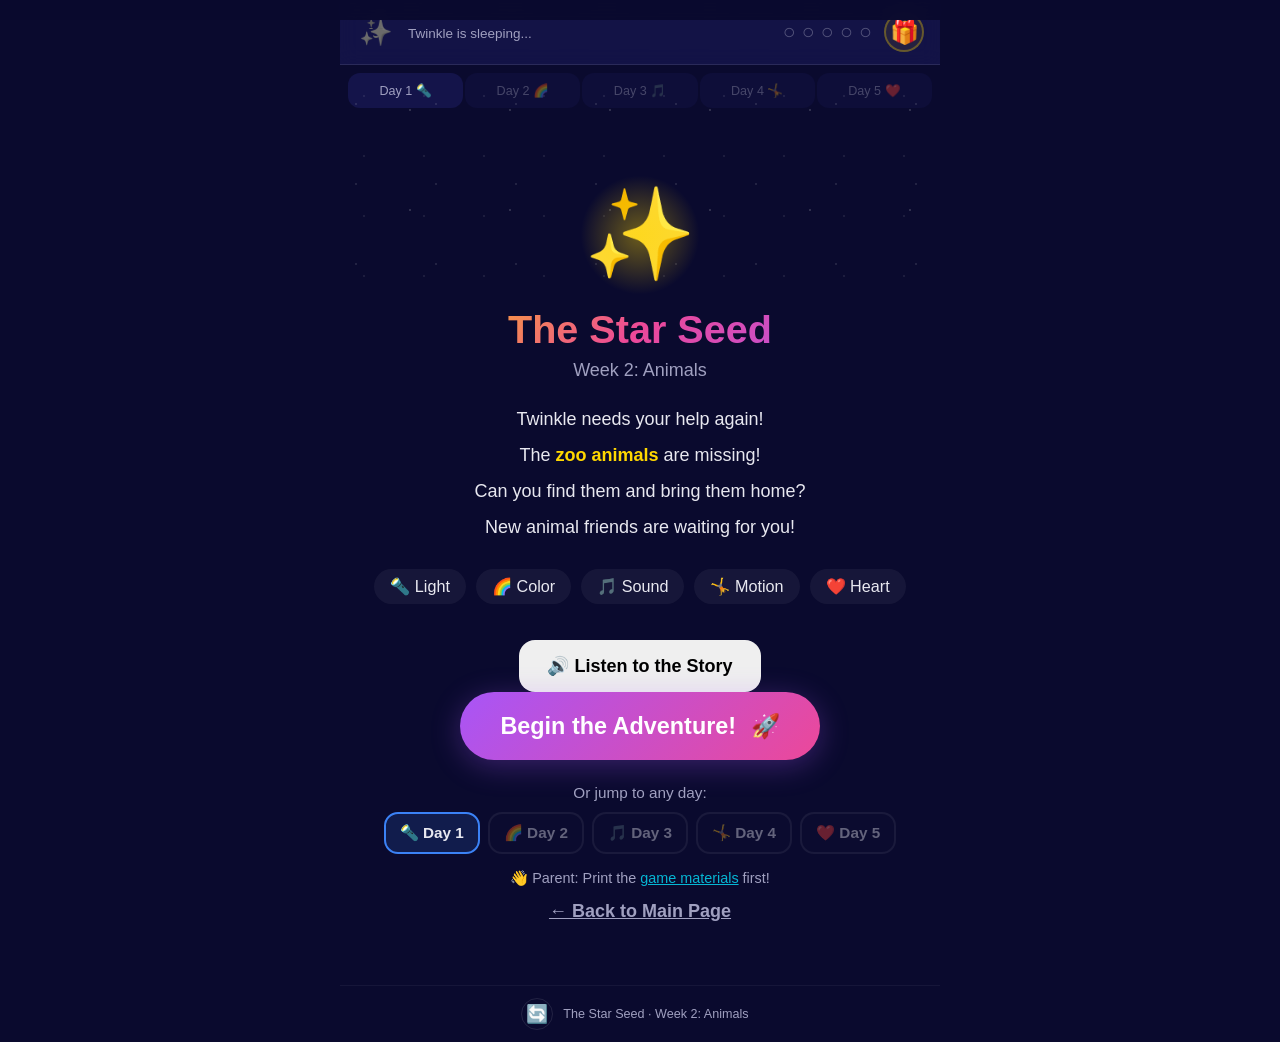
==== commit 88112e40: "fix: treasure chest not opening and missing rewards on week2 page - Add missing treasure chest DOM a" ====
--- a/week2.html
+++ b/week2.html
@@ -7,7 +7,7 @@
   <meta name="apple-mobile-web-app-capable" content="yes">
   <meta name="apple-mobile-web-app-status-bar-style" content="black-translucent">
   <title>The Star Seed — Week 2: Animals</title>
-  <link rel="stylesheet" href="css/style.css?v=20260625">
+  <link rel="stylesheet" href="css/style.css?v=20260629">
 </head>
 <body>
   <!-- ===== App Shell ===== -->
@@ -35,6 +35,10 @@
         <span class="power-dot" id="power-dot-4">○</span>
         <span class="power-dot" id="power-dot-5">○</span>
       </div>
+      <button class="treasure-chest-btn" id="treasure-chest-btn" title="Twinkle's Treasure" aria-label="Open treasure chest" onclick="App.showTreasureModal()" type="button">
+        <span class="treasure-chest-icon">🎁</span>
+        <span class="treasure-chest-new" aria-hidden="true"></span>
+      </button>
     </header>
 
     <!-- Day Navigation Tabs -->
@@ -140,6 +144,7 @@
         <h2 class="overlay-power" id="complete-power"></h2>
         <h3 id="complete-title"></h3>
         <p id="complete-text"></p>
+        <div id="day-reward" class="day-reward"></div>
         <div class="overlay-buttons">
           <button class="btn btn-primary" id="btn-next-day">Next Day →</button>
           <button class="btn btn-ghost" id="btn-go-home">Stay on this page</button>
@@ -161,6 +166,24 @@
       <span class="footer-text">The Star Seed · Week 2: Animals</span>
       <span class="footer-episode" id="footer-episode"></span>
     </footer>
+    <!-- Treasure Chest Modal -->
+    <div id="treasure-modal" class="overlay" style="display:none" role="dialog" aria-modal="true" aria-labelledby="treasure-modal-title">
+      <div class="overlay-card treasure-card animate-pop">
+        <button class="treasure-close" aria-label="Close treasure chest">✕</button>
+        <div class="overlay-stars">🎁 ✨ 🎁</div>
+        <h3 id="treasure-modal-title">Twinkle's Treasure</h3>
+        <div class="treasure-tabs">
+          <button class="treasure-tab active" data-tab="gifts">🎁 Gifts</button>
+          <button class="treasure-tab" data-tab="achievements">🏅 Achievements</button>
+          <button class="treasure-tab" data-tab="trophies">🏆 Trophies</button>
+        </div>
+        <div class="treasure-panels">
+          <div class="treasure-panel active" data-panel="gifts"></div>
+          <div class="treasure-panel" data-panel="achievements"></div>
+          <div class="treasure-panel" data-panel="trophies"></div>
+        </div>
+      </div>
+    </div>
   </div>
 
   <!-- Error State -->
@@ -172,17 +195,20 @@
   <script src="js/voice-input.js?v=20260625"></script>
   <script src="js/utils.js?v=20260625"></script>
   <script src="js/twinkle.js?v=20260625"></script>
+  <script src="js/achievements.js?v=20260629"></script>
   <script src="js/engine-light.js?v=20260625"></script>
+  <script src="js/engine-pattern.js?v=20260625"></script>
+  <script src="js/engine-rhythm.js?v=20260625"></script>
+  <script src="js/engine-motion.js?v=20260625"></script>
+  <script src="js/engine-heart.js?v=20260625"></script>
   <script src="js/engine-color.js?v=20260625"></script>
   <script src="js/engine-sound.js?v=20260625"></script>
-  <script src="js/engine-motion.js?v=20260625"></script>
-  <script src="js/engine-heart.js?v=20260625"></script>
   <script>
     window.STAR_SEED_STANDALONE = {
       episodeId: 'ep02',
       dataUrl: 'data/episodes/ep02-animals.json'
     };
   </script>
-  <script src="js/app.js?v=20260627"></script>
+  <script src="js/app.js?v=20260629"></script>
 </body>
 </html>
--- a/css/style.css
+++ b/css/style.css
@@ -232,6 +232,32 @@
 
 .twinkle-celebrate { animation: celebrate 1.5s ease-out; }
 
+.twinkle-giving .twinkle-core {
+  animation: giveGiftBounce 0.5s ease-in-out 2;
+}
+
+.twinkle-giving .mouth {
+  border-radius: 4px 4px 0 0;
+  border-bottom: none;
+  border-top: 2px solid #333;
+  transform: translateX(-50%) translateY(2px);
+}
+
+.twinkle-gift-emoji {
+  position: absolute;
+  top: 50%;
+  left: 50%;
+  font-size: 1.6rem;
+  pointer-events: none;
+  opacity: 0;
+  transform: translate(-50%, -50%) scale(0.2);
+  z-index: 10;
+}
+
+.twinkle-gift-pop {
+  animation: giftPop 1.6s ease-out forwards;
+}
+
 .twinkle-glow {
   position: absolute;
   inset: -8px;
@@ -2428,6 +2454,270 @@
   margin-top: 6px;
 }
 
+/* ===== Day Reward (inside overlay) ===== */
+
+.day-reward {
+  margin: 16px 0;
+  display: flex;
+  flex-direction: column;
+  gap: 10px;
+  align-items: center;
+}
+
+.day-reward-gift,
+.day-reward-achievement,
+.day-reward-trophy {
+  background: rgba(255, 215, 0, 0.1);
+  border: 1px solid rgba(255, 215, 0, 0.25);
+  border-radius: var(--radius-md);
+  padding: 12px 16px;
+  width: 100%;
+  text-align: center;
+  animation-delay: 0.1s;
+}
+
+.day-reward-trophy {
+  background: linear-gradient(135deg, rgba(255, 215, 0, 0.18), rgba(255, 140, 0, 0.12));
+  border-color: rgba(255, 215, 0, 0.4);
+}
+
+.day-reward-achievement {
+  background: rgba(56, 189, 248, 0.1);
+  border-color: rgba(56, 189, 248, 0.25);
+}
+
+.day-reward-emoji {
+  font-size: 2.2rem;
+  line-height: 1;
+  margin-bottom: 6px;
+  animation: giftBounce 0.8s ease-in-out 2;
+}
+
+.day-reward-label {
+  font-weight: 700;
+  color: var(--gold);
+  font-size: 1rem;
+  margin-bottom: 4px;
+}
+
+.day-reward-msg {
+  font-size: 0.85rem;
+  color: var(--text-light);
+  line-height: 1.4;
+}
+
+.day-reward-ach-emoji {
+  font-size: 1.5rem;
+  margin-right: 8px;
+}
+
+.day-reward-ach-text {
+  font-size: 0.9rem;
+  color: var(--text-light);
+}
+
+.new-badge {
+  display: inline-block;
+  background: var(--red);
+  color: #fff;
+  font-size: 0.6rem;
+  font-weight: 800;
+  padding: 2px 6px;
+  border-radius: 8px;
+  margin-right: 4px;
+  text-transform: uppercase;
+  letter-spacing: 0.5px;
+  animation: pulse 1s infinite;
+}
+
+/* ===== Treasure Chest Button (status bar) ===== */
+
+.treasure-chest-btn {
+  position: relative;
+  width: 40px;
+  height: 40px;
+  border-radius: 50%;
+  border: 2px solid rgba(255, 215, 0, 0.3);
+  background: rgba(255, 215, 0, 0.08);
+  color: var(--gold);
+  font-size: 1.3rem;
+  display: flex;
+  align-items: center;
+  justify-content: center;
+  cursor: pointer;
+  transition: transform 0.15s, background 0.2s;
+  flex-shrink: 0;
+}
+
+.treasure-chest-btn:hover,
+.treasure-chest-btn:focus {
+  background: rgba(255, 215, 0, 0.18);
+  transform: scale(1.08);
+  outline: none;
+}
+
+.treasure-chest-btn.has-new {
+  animation: treasureWiggle 1.2s infinite;
+}
+
+.treasure-chest-new {
+  position: absolute;
+  top: 2px;
+  right: 2px;
+  width: 10px;
+  height: 10px;
+  background: var(--red);
+  border-radius: 50%;
+  display: none;
+  box-shadow: 0 0 6px var(--red);
+}
+
+.treasure-chest-btn.has-new .treasure-chest-new {
+  display: block;
+}
+
+.treasure-chest-icon {
+  display: inline-block;
+  transition: transform 0.2s;
+}
+
+.treasure-chest-btn:hover .treasure-chest-icon {
+  transform: rotate(-8deg) scale(1.1);
+}
+
+/* ===== Treasure Modal ===== */
+
+.treasure-card {
+  position: relative;
+  max-width: 420px;
+  padding-top: 36px;
+}
+
+.treasure-close {
+  position: absolute;
+  top: 12px;
+  right: 14px;
+  width: 32px;
+  height: 32px;
+  border-radius: 50%;
+  border: 1px solid rgba(255, 255, 255, 0.15);
+  background: rgba(0, 0, 0, 0.3);
+  color: var(--text-light);
+  font-size: 1rem;
+  cursor: pointer;
+  display: flex;
+  align-items: center;
+  justify-content: center;
+  transition: all 0.2s;
+}
+
+.treasure-close:hover,
+.treasure-close:focus {
+  background: rgba(255, 255, 255, 0.1);
+  color: #fff;
+  outline: none;
+}
+
+.treasure-tabs {
+  display: flex;
+  gap: 8px;
+  justify-content: center;
+  margin: 16px 0 12px;
+  flex-wrap: wrap;
+}
+
+.treasure-tab {
+  flex: 1 1 auto;
+  min-width: 80px;
+  padding: 8px 10px;
+  border-radius: var(--radius-md);
+  border: 1px solid rgba(255, 255, 255, 0.1);
+  background: rgba(0, 0, 0, 0.25);
+  color: var(--text-muted);
+  font-size: 0.8rem;
+  font-weight: 600;
+  cursor: pointer;
+  transition: all 0.2s;
+}
+
+.treasure-tab.active {
+  background: rgba(255, 215, 0, 0.2);
+  border-color: rgba(255, 215, 0, 0.4);
+  color: var(--gold);
+}
+
+.treasure-panels {
+  min-height: 160px;
+  max-height: 45vh;
+  overflow-y: auto;
+  padding: 4px;
+}
+
+.treasure-panel {
+  display: none;
+  grid-template-columns: repeat(auto-fill, minmax(90px, 1fr));
+  gap: 10px;
+}
+
+.treasure-panel.active {
+  display: grid;
+}
+
+.treasure-empty {
+  grid-column: 1 / -1;
+  color: var(--text-muted);
+  font-size: 0.9rem;
+  padding: 24px 8px;
+}
+
+.treasure-item {
+  background: rgba(255, 255, 255, 0.05);
+  border: 1px solid rgba(255, 255, 255, 0.08);
+  border-radius: var(--radius-md);
+  padding: 12px 6px;
+  text-align: center;
+  transition: transform 0.15s, background 0.2s;
+}
+
+.treasure-item:hover {
+  background: rgba(255, 255, 255, 0.1);
+  transform: translateY(-2px);
+}
+
+.treasure-item.is-new {
+  background: rgba(255, 215, 0, 0.12);
+  border-color: rgba(255, 215, 0, 0.35);
+  animation: itemGlow 1.5s infinite alternate;
+}
+
+.treasure-item-emoji {
+  font-size: 2rem;
+  line-height: 1;
+  margin-bottom: 6px;
+}
+
+.treasure-item-name {
+  font-size: 0.7rem;
+  font-weight: 700;
+  color: var(--text-light);
+  line-height: 1.2;
+  margin-bottom: 4px;
+}
+
+.treasure-item-meta {
+  font-size: 0.6rem;
+  color: var(--text-muted);
+}
+
+.treasure-achievement {
+  border-top: 2px solid rgba(56, 189, 248, 0.3);
+}
+
+.treasure-trophy {
+  border-top: 2px solid rgba(255, 215, 0, 0.4);
+  background: linear-gradient(180deg, rgba(255, 215, 0, 0.08), rgba(255, 255, 255, 0.03));
+}
+
 /* ===== Footer ===== */
 
 #app-footer {
@@ -2703,6 +2993,49 @@
   100% { transform: scale(1) rotate(0deg); }
 }
 
+@keyframes giftBounce {
+  0%, 100% { transform: scale(1); }
+  50% { transform: scale(1.25); }
+}
+
+@keyframes giveGiftBounce {
+  0%, 100% { transform: translate(-50%, -50%) scale(1); }
+  50% { transform: translate(-50%, -65%) scale(1.1); }
+}
+
+@keyframes giftPop {
+  0% {
+    opacity: 0;
+    transform: translate(-50%, -50%) scale(0.2);
+  }
+  30% {
+    opacity: 1;
+    transform: translate(-50%, -90%) scale(1.6);
+  }
+  60% {
+    opacity: 1;
+    transform: translate(-50%, -120%) scale(1.3);
+  }
+  100% {
+    opacity: 0;
+    transform: translate(-50%, -180%) scale(1);
+  }
+}
+
+@keyframes treasureWiggle {
+  0%, 100% { transform: rotate(0deg) scale(1); }
+  15% { transform: rotate(-12deg) scale(1.1); }
+  30% { transform: rotate(10deg) scale(1.1); }
+  45% { transform: rotate(-8deg) scale(1.1); }
+  60% { transform: rotate(6deg) scale(1.05); }
+  75% { transform: rotate(-3deg) scale(1.05); }
+}
+
+@keyframes itemGlow {
+  0% { box-shadow: 0 0 4px rgba(255, 215, 0, 0.2); }
+  100% { box-shadow: 0 0 16px rgba(255, 215, 0, 0.45); }
+}
+
 /* ===== Responsive ===== */
 
 /* Tablet and up */
@@ -2731,6 +3064,529 @@
   .sound-jar { width: 65px; }
 }
 
+/* ===== Week 2 New Mechanics ===== */
+
+/* --- Day 1: Footprint Matching --- */
+.footprint-match-card {
+  display: flex;
+  flex-direction: column;
+  align-items: center;
+  gap: 12px;
+  padding: 20px;
+  background: var(--bg-card);
+  border: 2px dashed rgba(255, 215, 0, 0.4);
+  border-radius: var(--radius-lg);
+  max-width: 320px;
+  width: 100%;
+  text-align: center;
+}
+
+.footprint-emoji {
+  font-size: 4rem;
+  line-height: 1;
+  animation: footprintPulse 1.5s ease-in-out infinite;
+}
+
+@keyframes footprintPulse {
+  0%, 100% { transform: scale(1); opacity: 0.8; }
+  50% { transform: scale(1.1); opacity: 1; }
+}
+
+.footprint-label {
+  font-size: 1rem;
+  color: var(--text-muted);
+}
+
+.footprint-question {
+  font-size: 1.2rem;
+  font-weight: 700;
+  color: var(--gold);
+}
+
+.footprint-options {
+  display: flex;
+  flex-wrap: wrap;
+  justify-content: center;
+  gap: 12px;
+  width: 100%;
+}
+
+.footprint-option {
+  display: flex;
+  flex-direction: column;
+  align-items: center;
+  gap: 6px;
+  padding: 14px 18px;
+  min-width: 80px;
+  background: var(--bg-light);
+  border: 2px solid rgba(255,255,255,0.1);
+  border-radius: var(--radius);
+  color: var(--text);
+  font-size: 1rem;
+  cursor: pointer;
+  transition: all 0.2s;
+}
+
+.footprint-option:active {
+  transform: scale(0.96);
+  border-color: var(--gold);
+  background: rgba(255, 215, 0, 0.15);
+}
+
+.footprint-option-emoji {
+  font-size: 2.2rem;
+  line-height: 1;
+}
+
+/* --- Day 2: Pattern Puzzle --- */
+.pattern-stage {
+  display: flex;
+  flex-direction: column;
+  align-items: center;
+  gap: 20px;
+  width: 100%;
+  padding: 0 16px;
+}
+
+.pattern-instruction {
+  font-size: 1.1rem;
+  text-align: center;
+  color: var(--text);
+}
+
+.pattern-animal-targets {
+  display: flex;
+  justify-content: center;
+  width: 100%;
+}
+
+.pattern-animal-card {
+  display: flex;
+  flex-direction: column;
+  align-items: center;
+  gap: 10px;
+  padding: 24px;
+  background: var(--bg-card);
+  border: 3px dashed rgba(255,255,255,0.15);
+  border-radius: var(--radius-lg);
+  width: 220px;
+  transition: all 0.3s;
+}
+
+.pattern-animal-card.matched {
+  border-color: var(--gold);
+  box-shadow: 0 0 24px rgba(255, 215, 0, 0.25);
+}
+
+.pattern-animal-silhouette {
+  font-size: 5rem;
+  line-height: 1;
+  filter: brightness(0.85);
+}
+
+.pattern-animal-name {
+  font-size: 1.3rem;
+  font-weight: 700;
+  text-transform: capitalize;
+  color: var(--gold);
+}
+
+.pattern-drop-zone {
+  width: 90px;
+  height: 90px;
+  border-radius: 50%;
+  background: var(--bg-light);
+  border: 3px dashed rgba(255,255,255,0.2);
+  display: flex;
+  align-items: center;
+  justify-content: center;
+  font-size: 2rem;
+  color: var(--text-muted);
+  overflow: hidden;
+}
+
+.pattern-drop-zone.matched {
+  border-color: var(--gold);
+  background: rgba(255, 215, 0, 0.1);
+}
+
+.pattern-reveal-animal {
+  font-size: 4rem;
+  line-height: 1;
+  animation: popIn 0.5s ease-out;
+}
+
+.pattern-swatch-pool {
+  display: flex;
+  flex-wrap: wrap;
+  justify-content: center;
+  gap: 16px;
+  width: 100%;
+  padding: 16px;
+  background: var(--bg-card);
+  border-radius: var(--radius-lg);
+}
+
+.pattern-swatch {
+  display: flex;
+  flex-direction: column;
+  align-items: center;
+  gap: 8px;
+  padding: 12px;
+  background: var(--bg-light);
+  border: 2px solid rgba(255,255,255,0.1);
+  border-radius: var(--radius);
+  cursor: grab;
+  touch-action: none;
+  user-select: none;
+  transition: transform 0.15s, box-shadow 0.15s;
+}
+
+.pattern-swatch.dragging {
+  transform: scale(1.12);
+  box-shadow: 0 0 20px rgba(255, 215, 0, 0.4);
+  border-color: var(--gold);
+  z-index: 20;
+  transition: none;
+}
+
+.pattern-swatch-preview {
+  width: 70px;
+  height: 70px;
+  border-radius: 12px;
+  border: 2px solid rgba(255,255,255,0.2);
+}
+
+.pattern-swatch-label {
+  font-size: 0.85rem;
+  font-weight: 600;
+  color: var(--text);
+}
+
+/* Pattern textures */
+.pattern-stripes {
+  background: repeating-linear-gradient(
+    45deg,
+    #1a1a2e,
+    #1a1a2e 8px,
+    #ffd700 8px,
+    #ffd700 16px
+  );
+}
+
+.pattern-spots {
+  background-color: #1a1a2e;
+  background-image: radial-gradient(circle, #ff6b9d 25%, transparent 26%);
+  background-size: 18px 18px;
+}
+
+.pattern-scales {
+  background-color: #1a1a2e;
+  background-image: radial-gradient(circle at 50% 0, transparent 8px, #4ecdc4 9px, #4ecdc4 11px, transparent 12px);
+  background-size: 22px 22px;
+}
+
+.pattern-find-phase {
+  display: flex;
+  flex-direction: column;
+  align-items: center;
+  gap: 16px;
+  padding: 24px;
+  text-align: center;
+}
+
+.pattern-find-emoji {
+  font-size: 4rem;
+  animation: findPulse 2s ease-in-out infinite;
+}
+
+.pattern-find-prompt {
+  font-size: 1.2rem;
+  font-weight: 600;
+  color: var(--text);
+}
+
+/* --- Day 3: Rhythm Choir --- */
+.rhythm-stage {
+  display: flex;
+  flex-direction: column;
+  align-items: center;
+  gap: 16px;
+  width: 100%;
+  padding: 0 16px;
+}
+
+.rhythm-conductor {
+  display: flex;
+  flex-direction: column;
+  align-items: center;
+  gap: 8px;
+  width: 100%;
+  max-width: 320px;
+}
+
+.rhythm-beat-bar {
+  width: 100%;
+  height: 12px;
+  background: rgba(255,255,255,0.1);
+  border-radius: 6px;
+  overflow: hidden;
+  transition: width 0.1s linear;
+}
+
+.rhythm-beat-bar::after {
+  content: '';
+  display: block;
+  width: 0%;
+  height: 100%;
+  background: linear-gradient(90deg, var(--gold), var(--orange));
+  border-radius: 6px;
+  transition: width 0.2s linear;
+}
+
+.rhythm-conductor-emoji {
+  font-size: 3rem;
+  animation: bounce 1s ease-in-out infinite;
+}
+
+.rhythm-instruction {
+  font-size: 1rem;
+  text-align: center;
+  color: var(--text);
+  min-height: 3rem;
+}
+
+.choir-grid {
+  display: flex;
+  flex-wrap: wrap;
+  justify-content: center;
+  gap: 12px;
+  width: 100%;
+}
+
+.choir-animal {
+  display: flex;
+  flex-direction: column;
+  align-items: center;
+  gap: 6px;
+  padding: 12px 14px;
+  min-width: 76px;
+  background: var(--bg-card);
+  border: 2px solid rgba(255,255,255,0.1);
+  border-radius: var(--radius);
+  color: var(--text);
+  font-size: 0.9rem;
+  cursor: pointer;
+  transition: all 0.15s;
+}
+
+.choir-animal:disabled {
+  opacity: 0.5;
+  cursor: not-allowed;
+}
+
+.choir-animal:active:not(:disabled) {
+  transform: scale(0.95);
+}
+
+.choir-animal.highlight {
+  border-color: var(--gold);
+  background: rgba(255, 215, 0, 0.2);
+  box-shadow: 0 0 18px rgba(255, 215, 0, 0.35);
+  animation: choirHighlight 0.4s ease-out;
+}
+
+@keyframes choirHighlight {
+  0% { transform: scale(1); }
+  50% { transform: scale(1.15); }
+  100% { transform: scale(1); }
+}
+
+.choir-animal-emoji {
+  font-size: 2.4rem;
+  line-height: 1;
+}
+
+.choir-animal-name {
+  font-size: 0.8rem;
+  text-transform: capitalize;
+}
+
+.rhythm-sequence-display {
+  display: flex;
+  justify-content: center;
+  gap: 10px;
+  min-height: 36px;
+}
+
+.rhythm-dot {
+  width: 32px;
+  height: 32px;
+  border-radius: 50%;
+  background: rgba(255,255,255,0.1);
+  display: flex;
+  align-items: center;
+  justify-content: center;
+  font-size: 1.2rem;
+  color: var(--text-muted);
+  transition: all 0.2s;
+}
+
+.rhythm-dot.filled {
+  background: rgba(255, 215, 0, 0.25);
+  color: var(--gold);
+  border: 2px solid var(--gold);
+}
+
+.rhythm-controls {
+  display: flex;
+  gap: 12px;
+}
+
+/* --- Day 4: Shadow Mimic --- */
+.dance-action-display .action-emoji {
+  font-size: 5rem;
+  filter: brightness(0.35);
+}
+
+.checklist-item.current {
+  border-color: var(--gold);
+  background: rgba(255, 215, 0, 0.1);
+}
+
+.checklist-item.done {
+  opacity: 0.6;
+}
+
+/* --- Day 5: Shelter Build & Description --- */
+.heart-phase-build,
+.heart-phase-description {
+  display: flex;
+  flex-direction: column;
+  align-items: center;
+  gap: 16px;
+  width: 100%;
+  padding: 0 16px;
+}
+
+.build-stage {
+  display: flex;
+  flex-direction: column;
+  align-items: center;
+  gap: 16px;
+  width: 100%;
+}
+
+.build-step-card {
+  display: flex;
+  flex-direction: column;
+  align-items: center;
+  gap: 12px;
+  padding: 24px;
+  background: var(--bg-card);
+  border: 2px solid rgba(255,255,255,0.1);
+  border-radius: var(--radius-lg);
+  max-width: 340px;
+  width: 100%;
+  text-align: center;
+}
+
+.build-step-emoji {
+  font-size: 4rem;
+  line-height: 1;
+}
+
+.build-step-title {
+  font-size: 1.3rem;
+  color: var(--gold);
+  margin: 0;
+}
+
+.build-step-instruction {
+  font-size: 1rem;
+  color: var(--text);
+  line-height: 1.5;
+}
+
+.build-step-english {
+  font-size: 0.95rem;
+  color: var(--cyan);
+  font-style: italic;
+  background: rgba(78, 205, 196, 0.1);
+  padding: 8px 14px;
+  border-radius: var(--radius);
+}
+
+.build-progress-bar {
+  width: 100%;
+  max-width: 300px;
+  height: 10px;
+  background: rgba(255,255,255,0.1);
+  border-radius: 5px;
+  overflow: hidden;
+}
+
+.build-progress-fill {
+  height: 100%;
+  width: 0%;
+  background: linear-gradient(90deg, var(--green), var(--cyan));
+  border-radius: 5px;
+  transition: width 0.4s ease-out;
+}
+
+.description-stage {
+  display: flex;
+  flex-direction: column;
+  align-items: center;
+  gap: 16px;
+  width: 100%;
+}
+
+.description-card {
+  display: flex;
+  flex-direction: column;
+  align-items: center;
+  gap: 12px;
+  padding: 24px;
+  background: var(--bg-card);
+  border: 2px solid rgba(255,255,255,0.1);
+  border-radius: var(--radius-lg);
+  max-width: 340px;
+  width: 100%;
+  text-align: center;
+}
+
+.description-emoji {
+  font-size: 3.5rem;
+  line-height: 1;
+}
+
+.description-question {
+  font-size: 1.2rem;
+  font-weight: 700;
+  color: var(--text);
+}
+
+.description-hint {
+  font-size: 0.95rem;
+  color: var(--text-muted);
+  font-style: italic;
+}
+
+.description-mic-area {
+  margin-top: 8px;
+}
+
+/* Small screens */
+@media (max-width: 360px) {
+  .pattern-animal-card { width: 180px; padding: 18px; }
+  .pattern-animal-silhouette { font-size: 4rem; }
+  .pattern-swatch-preview { width: 55px; height: 55px; }
+  .choir-animal { min-width: 64px; padding: 10px 12px; }
+  .choir-animal-emoji { font-size: 2rem; }
+  .footprint-option { min-width: 70px; padding: 12px 14px; }
+}
+
 /* Respect user's motion preference */
 @media (prefers-reduced-motion: reduce) {
   *, *::before, *::after {
